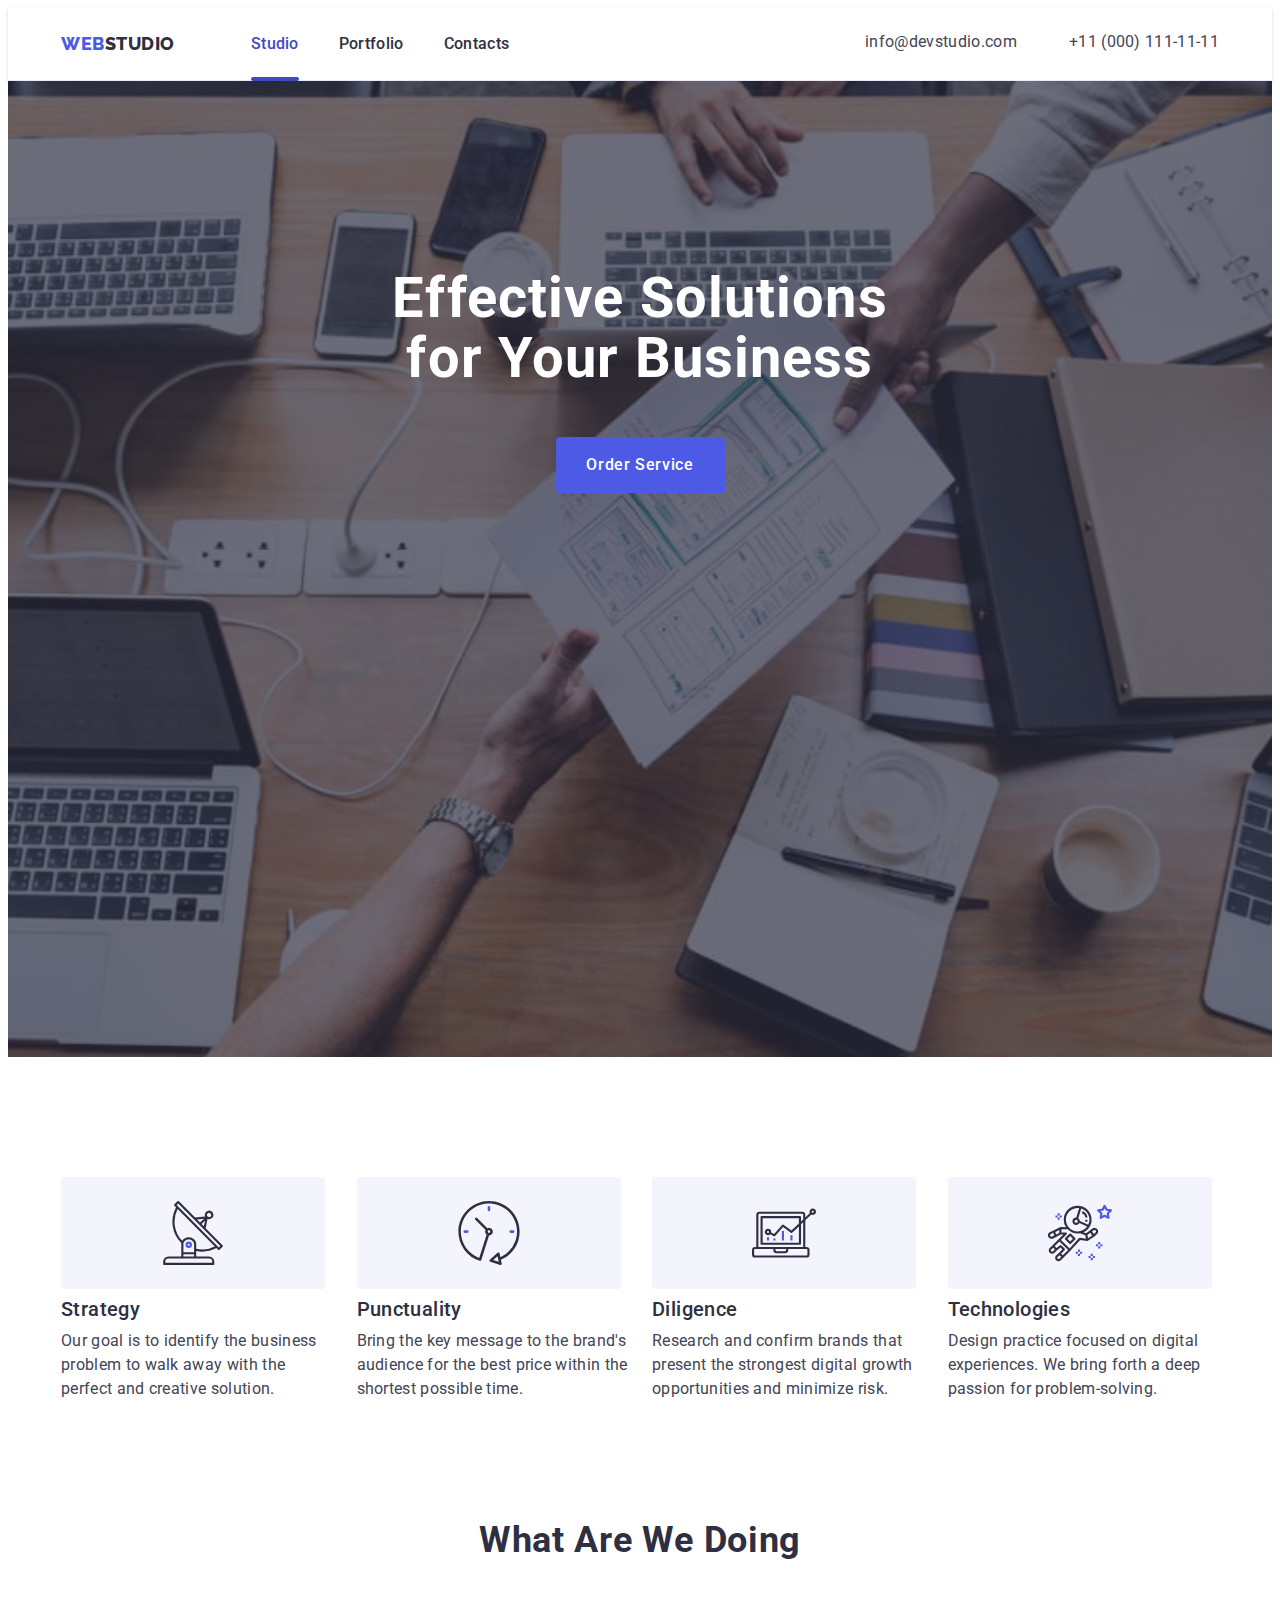
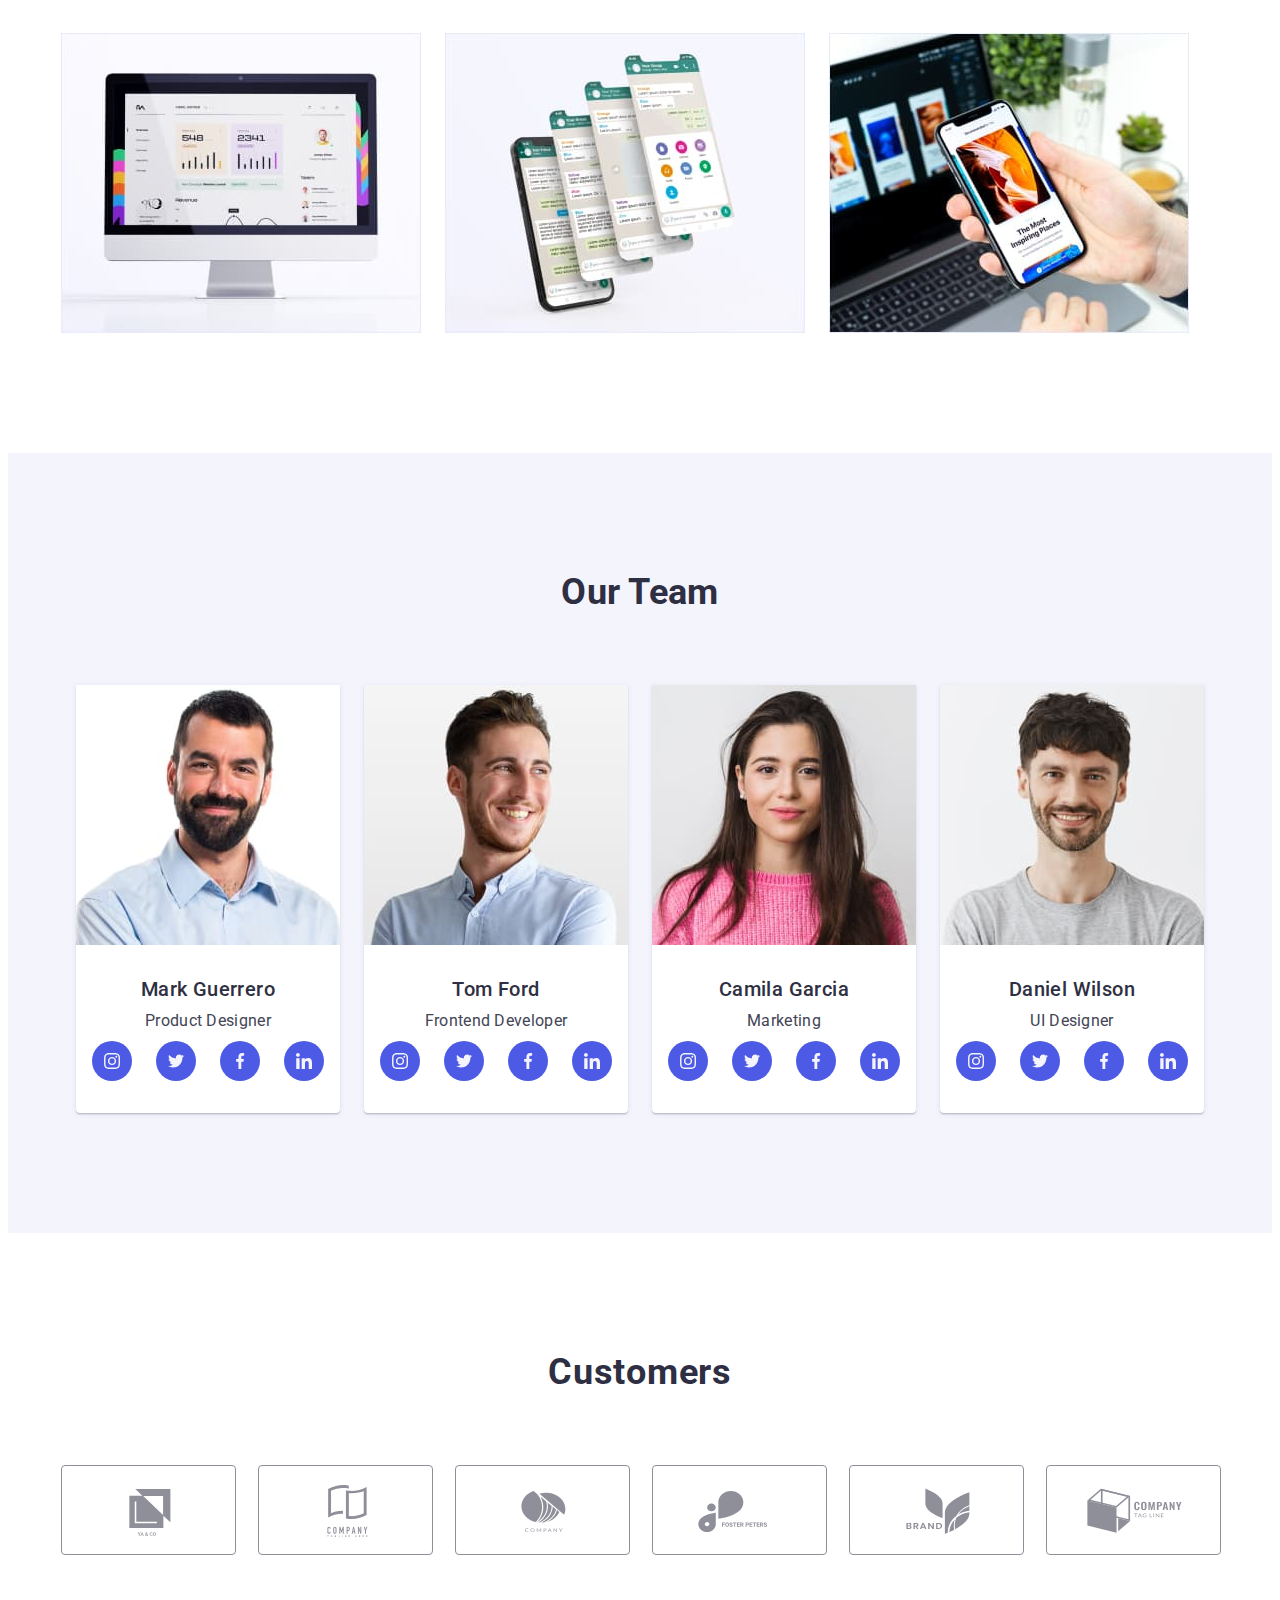
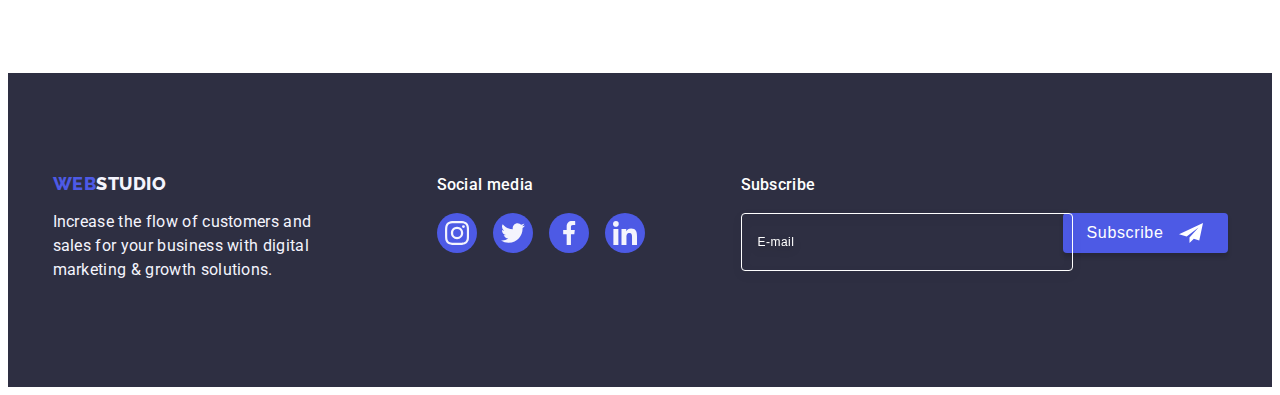
==== index.html @ 534260bc "Initial commit" ====
<!DOCTYPE html>
<html lang="en">
  <head>
    <meta charset="UTF-8" />
    <meta http-equiv="X-UA-Compatible" content="IE=edge" />
    <meta name="viewport" content="width=device-width, initial-scale=1.0" />
    <link rel="preconnect" href="https://fonts.googleapis.com" />
    <link rel="preconnect" href="https://fonts.gstatic.com" crossorigin />
    <link
      href="https://fonts.googleapis.com/css2?family=Raleway:wght@800&family=Roboto:wght@400;500;700;900&display=swap"
      rel="stylesheet"
    />
    <link
      rel="stylesheet"
      href="https://cdnjs.cloudflare.com/ajax/libs/modern-normalize/1.1.0/modern-normalize.min.css"
      integrity="sha512-wpPYUAdjBVSE4KJnH1VR1HeZfpl1ub8YT/NKx4PuQ5NmX2tKuGu6U/JRp5y+Y8XG2tV+wKQpNHVUX03MfMFn9Q=="
      crossorigin="anonymous"
      referrerpolicy="no-referrer"
    />
    <link rel="stylesheet" href="./css/styles.css" />
    <title>Document</title>
  </head>
  <body>
    <!-- Header -->

    <header class="page-header">
      <div class="container">
        <nav class="site-nav">
          <a href="./index.html" class="logo link"
            >Web<span class="logo-wtf">Studio</span></a
          >
          <button
            class="menu-toggle js-open-menu"
            aria-expanded="false"
            aria-controls="mobile-menu"
          >
            <svg width="24" height="24">
              <use href="./images/icons.svg#icon-menu"></use>
            </svg>
          </button>
          <ul class="list navigation">
            <li class="item">
              <a href="./index.html" class="link current">Studio</a>
            </li>
            <li class="item">
              <a href="./portfolio.html" class="link">Portfolio</a>
            </li>
            <li class="item">
              <a href="" class="link">Contacts</a>
            </li>
          </ul>
        </nav>
        <address class="info">
          <ul class="list">
            <li class="item">
              <a href="mailto:info@devstudio.com" class="link"
                >info@devstudio.com</a
              >
            </li>
            <li class="item">
              <a href="tel:+110001111111" class="link">+11 (000) 111-11-11</a>
            </li>
          </ul>
        </address>
      </div>

      <!-- Mobile menu -->

      <div class="menu-container js-menu-container" id="mobile-menu">
        <div class="container">
          <button class="menu-toggle-close js-close-menu">
            <svg width="8" height="8">
              <use href="./images/icons.svg#icon-close"></use>
            </svg>
          </button>
          <nav class="mobile-nav">
            <ul class="mobile-menu">
              <li class="item"><a href="" class="link">Studio</a></li>
              <li class="item">
                <a href="./portfolio.html" class="link">Portfolio</a>
              </li>
              <li class="item"><a href="" class="link">Contacts</a></li>
            </ul>
          </nav>
          <div class="bu">
            <adress class="mobile-info">
              <ul class="mobile-menu">
                <li class="item">
                  <a href="tel:+110001111111" class="link"
                    >+11 (000) 111-11-11</a
                  >
                </li>
                <li class="item">
                  <a href="mailto:info@devstudio.com" class="link"
                    >info@devstudio.com</a
                  >
                </li>
              </ul>
            </adress>
            <ul class="list-social">
              <li class="item">
                <a class="link" href="" aria-label="Instagram">
                  <svg class="icon" width="24" height="24">
                    <use href="./images/icons.svg#icon-instagram"></use>
                  </svg>
                </a>
              </li>
              <li class="item">
                <a class="link" href="" aria-label="Twitter">
                  <svg class="icon" width="24" height="24">
                    <use href="./images/icons.svg#icon-twitter"></use>
                  </svg>
                </a>
              </li>
              <li class="item">
                <a class="link" href="" aria-label="Facebook">
                  <svg class="icon" width="24" height="24">
                    <use href="./images/icons.svg#icon-facebook"></use>
                  </svg>
                </a>
              </li>
              <li class="item">
                <a class="link" href="" aria-label="Linkedin">
                  <svg class="icon" width="24" height="24">
                    <use href="./images/icons.svg#icon-linkedin"></use>
                  </svg>
                </a>
              </li>
            </ul>
          </div>
        </div>
      </div>
    </header>
    <main>
      <!-- Hero section 1-->

      <section class="hero">
        <div class="container">
          <h1 class="hero-title">Effective Solutions for Your Business</h1>
          <button data-modal-open type="button" class="hero-btn">
            Order Service
          </button>
        </div>
      </section>

      <!-- Advantages section 2 -->

      <section class="section advant">
        <div class="container no-padding">
          <h2 class="section-title" hidden>Our advantages</h2>
          <ul class="list">
            <li class="item">
              <div class="thumb">
                <svg class="icon" width="64" height="64">
                  <use href="./images/icons.svg#icon-antenna"></use>
                </svg>
              </div>
              <h3 class="title">Strategy</h3>
              <p class="text">
                Our goal is to identify the business problem to walk away with
                the perfect and creative solution.
              </p>
            </li>
            <li class="item">
              <div class="thumb">
                <svg class="icon" width="64" height="64">
                  <use href="./images/icons.svg#icon-clock"></use>
                </svg>
              </div>
              <h3 class="title">Punctuality</h3>
              <p class="text">
                Bring the key message to the brand's audience for the best price
                within the shortest possible time.
              </p>
            </li>
            <li class="item">
              <div class="thumb">
                <svg class="icon" width="64" height="64">
                  <use href="./images/icons.svg#icon-diagram"></use>
                </svg>
              </div>
              <h3 class="title">Diligence</h3>
              <p class="text">
                Research and confirm brands that present the strongest digital
                growth opportunities and minimize risk.
              </p>
            </li>
            <li class="item">
              <div class="thumb">
                <svg class="icon" width="64" height="64">
                  <use href="./images/icons.svg#icon-astronaut"></use>
                </svg>
              </div>
              <h3 class="title">Technologies</h3>
              <p class="text">
                Design practice focused on digital experiences. We bring forth a
                deep passion for problem-solving.
              </p>
            </li>
          </ul>
        </div>
      </section>

      <!-- Projects section 3-->

      <section class="section project">
        <div class="container no-padding">
          <h2 class="section-title">What are we doing</h2>
          <ul class="list">
            <li class="item">
              <img
                class="image"
                srcset="./images/img1.jpg 1x, ./images/img1@2x.jpg 2x"
                src="./images/img1.jpg"
                alt="img 1"
                width="360"
              />
            </li>
            <li class="item">
              <img
                class="image"
                srcset="./images/img2.jpg 1x, ./images/img2@2x.jpg 2x"
                src="./images/img2.jpg"
                alt="img 2"
                width="360"
              />
            </li>
            <li class="item">
              <img
                class="image"
                srcset="./images/img3.jpg 1x, ./images/img3@2x.jpg 2x"
                src="./images/img3.jpg"
                alt="img 3"
                width="360"
              />
            </li>
          </ul>
        </div>
      </section>

      <!-- Team section 4-->

      <section class="section team">
        <div class="container no-padding">
          <h2 class="section-title">Our Team</h2>
          <ul class="list">
            <li class="item">
              <img
                class="image"
                srcset="./images/fotoMG.jpg 1x, ./images/fotoMG@2x.jpg 2x"
                src="./images/fotoMG.jpg"
                alt="foto Mark Guerrero"
                width="264"
              />
              <div class="subtitle">
                <h3 class="title">Mark Guerrero</h3>
                <p class="text">Product Designer</p>
                <ul class="list-social">
                  <li class="item">
                    <a class="link" href="" aria-label="Instagram">
                      <svg class="icon" width="16" height="16">
                        <use href="./images/icons.svg#icon-instagram"></use>
                      </svg>
                    </a>
                  </li>
                  <li class="item">
                    <a class="link" href="" aria-label="Twitter">
                      <svg class="icon" width="16" height="16">
                        <use href="./images/icons.svg#icon-twitter"></use>
                      </svg>
                    </a>
                  </li>
                  <li class="item">
                    <a class="link" href="" aria-label="Facebook">
                      <svg class="icon" width="16" height="16">
                        <use href="./images/icons.svg#icon-facebook"></use>
                      </svg>
                    </a>
                  </li>
                  <li class="item">
                    <a class="link" href="" aria-label="Linkedin">
                      <svg class="icon" width="16" height="16">
                        <use href="./images/icons.svg#icon-linkedin"></use>
                      </svg>
                    </a>
                  </li>
                </ul>
              </div>
            </li>
            <li class="item">
              <img
                class="image"
                srcset="./images/fotoTF.jpg 1x, ./images/fotoTF@2x.jpg 2x"
                src="./images/fotoTF.jpg"
                alt="foto Tom Ford"
                width="264"
              />
              <div class="subtitle">
                <h3 class="title">Tom Ford</h3>
                <p class="text">Frontend Developer</p>
                <ul class="list-social">
                  <li class="item">
                    <a class="link" href="" aria-label="Instagram">
                      <svg class="icon" width="16" height="16">
                        <use href="./images/icons.svg#icon-instagram"></use>
                      </svg>
                    </a>
                  </li>
                  <li class="item">
                    <a class="link" href="" aria-label="Twitter">
                      <svg class="icon" width="16" height="16">
                        <use href="./images/icons.svg#icon-twitter"></use>
                      </svg>
                    </a>
                  </li>
                  <li class="item">
                    <a class="link" href="" aria-label="Facebook">
                      <svg class="icon" width="16" height="16">
                        <use href="./images/icons.svg#icon-facebook"></use>
                      </svg>
                    </a>
                  </li>
                  <li class="item">
                    <a class="link" href="" aria-label="Linkedin">
                      <svg class="icon" width="16" height="16">
                        <use href="./images/icons.svg#icon-linkedin"></use>
                      </svg>
                    </a>
                  </li>
                </ul>
              </div>
            </li>
            <li class="item">
              <img
                class="image"
                srcset="./images/fotoCG.jpg 1x, ./images/fotoCG@2x.jpg 2x"
                src="./images/fotoCG.jpg"
                alt="foto Camila Garcia"
                width="264"
              />
              <div class="subtitle">
                <h3 class="title">Camila Garcia</h3>
                <p class="text">Marketing</p>
                <ul class="list-social">
                  <li class="item">
                    <a class="link" href="" aria-label="Instagram">
                      <svg class="icon" width="16" height="16">
                        <use href="./images/icons.svg#icon-instagram"></use>
                      </svg>
                    </a>
                  </li>
                  <li class="item">
                    <a class="link" href="" aria-label="Twitter">
                      <svg class="icon" width="16" height="16">
                        <use href="./images/icons.svg#icon-twitter"></use>
                      </svg>
                    </a>
                  </li>
                  <li class="item">
                    <a class="link" href="" aria-label="Facebook">
                      <svg class="icon" width="16" height="16">
                        <use href="./images/icons.svg#icon-facebook"></use>
                      </svg>
                    </a>
                  </li>
                  <li class="item">
                    <a class="link" href="" aria-label="Linkedin">
                      <svg class="icon" width="16" height="16">
                        <use href="./images/icons.svg#icon-linkedin"></use>
                      </svg>
                    </a>
                  </li>
                </ul>
              </div>
            </li>
            <li class="item">
              <img
                class="image"
                srcset="./images/fotoDW.jpg 1x, ./images/fotoDW@2x.jpg 2x"
                src="./images/fotoDW.jpg"
                alt="foto Daniel Wilson"
                width="264"
              />
              <div class="subtitle">
                <h3 class="title">Daniel Wilson</h3>
                <p class="text">UI Designer</p>
                <ul class="list-social">
                  <li class="item">
                    <a class="link" href="" aria-label="Instagram">
                      <svg class="icon" width="16" height="16">
                        <use href="./images/icons.svg#icon-instagram"></use>
                      </svg>
                    </a>
                  </li>
                  <li class="item">
                    <a class="link" href="" aria-label="Twitter">
                      <svg class="icon" width="16" height="16">
                        <use href="./images/icons.svg#icon-twitter"></use>
                      </svg>
                    </a>
                  </li>
                  <li class="item">
                    <a class="link" href="" aria-label="Facebook">
                      <svg class="icon" width="16" height="16">
                        <use href="./images/icons.svg#icon-facebook"></use>
                      </svg>
                    </a>
                  </li>
                  <li class="item">
                    <a class="link" href="" aria-label="Linkedin">
                      <svg class="icon" width="16" height="16">
                        <use href="./images/icons.svg#icon-linkedin"></use>
                      </svg>
                    </a>
                  </li>
                </ul>
              </div>
            </li>
          </ul>
        </div>
      </section>

      <!-- Customers section 5 -->

      <section class="section customers">
        <div class="container">
          <h2 class="title">Customers</h2>
          <ul class="list">
            <li class="item">
              <a class="link" href="">
                <svg class="icon" width="104" height="56">
                  <use href="./images/icons.svg#icon-client1"></use>
                </svg>
              </a>
            </li>
            <li class="item">
              <a class="link" href="">
                <svg class="icon" width="104" height="56">
                  <use href="./images/icons.svg#icon-client2"></use>
                </svg>
              </a>
            </li>
            <li class="item">
              <a class="link" href="">
                <svg class="icon" width="104" height="56">
                  <use href="./images/icons.svg#icon-client3"></use>
                </svg>
              </a>
            </li>
            <li class="item">
              <a class="link" href="">
                <svg class="icon" width="104" height="56">
                  <use href="./images/icons.svg#icon-client4"></use>
                </svg>
              </a>
            </li>
            <li class="item">
              <a class="link" href="">
                <svg class="icon" width="104" height="56">
                  <use href="./images/icons.svg#icon-client5"></use>
                </svg>
              </a>
            </li>
            <li class="item">
              <a class="link" href="">
                <svg class="icon" width="104" height="56">
                  <use href="./images/icons.svg#icon-client6"></use>
                </svg>
              </a>
            </li>
          </ul>
        </div>
      </section>
    </main>
    <!-- Footer -->

    <footer class="footer">
      <div class="container">
        <div class="footer-logo">
          <a href="./index.html" class="logo link"
            >Web<span class="logo-wtf">Studio</span></a
          >
          <p class="text">
            Increase the flow of customers and sales for your business with
            digital marketing & growth solutions.
          </p>
        </div>
        <div class="footer-social">
          <p class="title">Social media</p>
          <ul class="list-social">
            <li class="item">
              <a class="link" href="" aria-label="Instagram">
                <svg class="icon" width="24" height="24">
                  <use href="./images/icons.svg#icon-instagram"></use>
                </svg>
              </a>
            </li>
            <li class="item">
              <a class="link" href="" aria-label="Twitter">
                <svg class="icon" width="24" height="24">
                  <use href="./images/icons.svg#icon-twitter"></use>
                </svg>
              </a>
            </li>
            <li class="item">
              <a class="link" href="" aria-label="Facebook">
                <svg class="icon" width="24" height="24">
                  <use href="./images/icons.svg#icon-facebook"></use>
                </svg>
              </a>
            </li>
            <li class="item">
              <a class="link" href="" aria-label="Linkedin">
                <svg class="icon" width="24" height="24">
                  <use href="./images/icons.svg#icon-linkedin"></use>
                </svg>
              </a>
            </li>
          </ul>
        </div>
        <div class="subscribe">
          <p class="text">Subscribe</p>
          <form class="form">
            <label class="label">
              <input
                type="email"
                class="mail"
                name="mail"
                placeholder="E-mail"
              /> </label
            ><button class="button" type="submit">
              Subscribe<svg class="icon" width="24" height="24">
                <use href="./images/icons.svg#icon-frame"></use>
              </svg>
            </button>
          </form>
        </div>
      </div>
    </footer>
    <!-- Modal -->
    <div data-modal class="backdrop is-hidden">
      <div class="modal">
        <button data-modal-close type="button" class="button-close">
          <svg class="icon" width="8" height="8">
            <use href="./images/icons.svg#icon-close"></use>
          </svg>
        </button>
        <p class="title">Leave your contacts and we will call you back</p>
        <form class="form" autocomplete="off">
          <div class="form-field">
            <label class="form-label" for="user-name">Name</label>
            <div class="form-input">
              <input
                class="input"
                type="text"
                name="user-name"
                id="user-name"
              /><svg class="form-icon" width="18" height="24">
                <use href="./images/icons.svg#icon-person"></use>
              </svg>
            </div>
          </div>
          <div class="form-field">
            <label class="form-label" for="user-phone">Phone</label>
            <div class="form-input">
              <input class="input" type="tel" name="phone" id="user-phone" />
              <svg class="form-icon" width="18" height="24">
                <use href="./images/icons.svg#icon-phone"></use>
              </svg>
            </div>
          </div>
          <div class="form-field">
            <label class="form-label" for="user-mail">Email</label>
            <div class="form-input">
              <input class="input" type="email" name="mail" id="user-mail" />
              <svg class="form-icon" width="18" height="24">
                <use href="./images/icons.svg#icon-email"></use>
              </svg>
            </div>
          </div>
          <div class="form-field comment">
            <label class="form-label" for="user-comment">Comment</label
            ><textarea
              class="input textarea"
              name="user-comment"
              rows="8"
              id="user-comment"
              placeholder="Text input"
            ></textarea>
          </div>
          <div class="accept">
            <input
              class="checkbox visually-hidden"
              id="user-privacy"
              type="checkbox"
              name="user-privacy"
              value="true"
            />
            <label class="label" for="user-privacy"
              ><span class="icon">
                <svg width="10" height="8">
                  <use href="./images/icons.svg#icon-property"></use>
                </svg>
              </span>
              I accept the terms and conditions of the
              <a class="link" href="">Privacy Policy</a>
            </label>
          </div>
          <button class="submit" type="submit">Send</button>
        </form>
      </div>
    </div>
    <script src="./js/modal.js"></script>
    <script defer src="js/mobile-menu.js"></script>
  </body>
</html>
---- css/styles.css ----
/* Main colors */
:root {
    --primary-text-color: #434455;
    --title-text-color: #2E2F42;
    --links-text-color: #4D5AE5;
    --links-hover-color: #404BBF;
    --primary-white-color: #ffffff;
    --text-footer-color: #F4F4FD;
    --border-color: #e7e9fc;
    --links-hover-color-footer: #31D0AA;
    --time-function:cubic-bezier(0.4, 0, 0.2, 1);
}

/* Utilites */
body {
    background-color: var(--primary-white-color);
    color: var(--primary-text-color);

    font-family: Roboto, sans-serif;
    letter-spacing: 0.02em;
}

h1,
h2,
h3 {
    color: var(--title-text-color);
    margin-top: 0px;
    margin-bottom: 0px;
}

p {
    margin-top: 0px;
    margin-bottom: 0px;
}

.list {
    list-style-type: none;
    margin-top: 0px;
    margin-bottom: 0px;
    padding: 0px;
}

.link {
    text-decoration: none;
}

.container {
    margin-left: auto;
    margin-right: auto;
    padding-top: 0;
    padding-right: 15px;
    padding-bottom: 0;
    padding-left: 15px;
    /* outline: 1px solid tomato; */
}

@media screen and (min-width:428px) {
   .container {
        width:428px;
   } 
}

@media screen and (min-width:768px) {
    .container {
        width: 768px;
    }
}

@media screen and (min-width:1158px) {
    .container {
        width: 1158px;
    }
}
/* Header */
.page-header{
    border-bottom: 1px solid #E7E9FC;
    box-shadow: 0px 2px 1px rgba(46, 47, 66, 0.08), 
                0px 1px 1px rgba(46, 47, 66, 0.16), 
                0px 1px 6px rgba(46, 47, 66, 0.08);
}

.page-header .container{
    display: flex;
}

.page-header .list {
    display: flex;
} 

.site-nav {
    display: flex;
    align-items: center;
    /* justify-content: space-between; */
}

.logo {
    font-family: 'Raleway', sans-serif;
    font-weight: 800;
    font-size: 18px;
    line-height: 1.17;
    text-transform: uppercase;
    letter-spacing: 0.03em;
    text-decoration: none;
    color: var(--links-text-color);
}

.logo-wtf {
    color: var(--title-text-color);
}

.menu-toggle {
    min-height: 40px;
    min-width: 40px;
    display: inline-flex;
    align-items: center;
    justify-content: center;
    margin: 0;
    padding: 0;
    background-color: transparent;
    cursor: pointer;
    border: none;
    border-radius: 50%;
    outline: none;
}

@media (min-width: 768px) {
    .menu-toggle {
        display: none;
    }
}

.menu-container {
    position: fixed;
    top: 0;
    left: 0;
    width: 100vw;
    height: 100vh;
    
    background-color: var(--primary-white-color);
    z-index: 999;
    transform: translateY(-100%); 
    transition: transform 250ms var(--time-function);
    overflow-y: scroll;
}

.menu-container.is-open {
    transform: translateY(0);
}

.menu-container .container {
    position: relative;
    padding-top: 80px;
    padding-left: 40px;
    display: inline-flex;
    flex-direction: column;
    justify-content: space-between;
    height: 100%;
}


.menu-container .menu-toggle-close {
    position: absolute;
    top: 24px;
    right: 24px;
    
    padding: 0;
    width: 24px;
    height: 24px;
    border-radius: 50%;
    display: flex;
    align-items: center;
    justify-content: center;
    
    background-color: transparent;
    
    cursor: pointer;
    
    border: 1px solid rgba(0, 0, 0, 0.1);
    
    transition: background-color 250ms var(--time-function),
                border 250ms var(--time-function)
}

.menu-container .menu-toggle-close {
    fill: currentColor;
    transition: fill 250ms cubic-bezier(0.4, 0, 0.2, 1);
}

.menu-container .menu-toggle-close:hover,
.menu-container .menu-toggle-close:focus {
    color: var(--primary-white-color);
    background-color: var(--links-hover-color);
    border: none;
}

.mobile-menu {
    padding: 0;
    margin: 0;
    list-style: none;
}

.mobile-menu .link {
    display: block;
    color: var(--title-text-color);
    text-decoration: none;


}


.mobile-nav .link {
    font-family: 'Roboto', sans-serif;  
    font-weight: 700;
    font-size: 36px;
    line-height: 1.11;
    letter-spacing: 0.02em;

    transition: color 250ms var(--time-function);
}

.mobile-nav .link:hover {
    color:var(--links-hover-color)
}

.mobile-nav .item:not(:last-child) {
    margin-bottom: 40px;
}

.mobile-info .link {
    font-family: 'Roboto';
    font-style: normal;
    font-weight: 500;
    font-size: 20px;
    line-height: 1.2;
    letter-spacing: 0.02em;
    color: var(--primary-text-color);
    transition: color 250ms var(--time-function);
    
    
}

.mobile-info .link[href*="tel"] {
    color: var(--links-hover-color);
    font-weight: 700;
    font-size: 36px;
    line-height: 1.11;
}

.mobile-info .item:not(:last-child) {
    margin-bottom: 40px;
}



.mobile-info .mobile-menu {
    padding-bottom: 48px;
}

.list-social {
    display: flex;
    padding: 0;
    margin: 0;
    /* outline: 1px solid black; */
    list-style: none;
    gap: 54px;
    margin-top: auto;
}

.menu-container .list-social {
    margin-bottom: 40px;
}

.list-social .item {
    box-shadow: none;
    margin: 0;

}

.list-social .link {
    display: flex;
    align-items: center;
    justify-content: center;
    /* padding: 12px; */
    border: none;
    width: 40px;
    height: 40px;
    border-radius: 50%;
    background-color: var(--links-text-color);

    transition: background-color 250ms var(--time-function);

}

.list-social .icon {
    fill: var(--text-footer-color)
}


.list-social .link:hover,
.list-social .link:focus {
    background-color: var(--links-hover-color);
}

@media screen and (max-width:767px) {
    .list.navigation,
    .info {
        display: none
    }

    .site-nav {
        justify-content: space-between;
        width: 100%;
    }
}

.site-nav .link {
    display: block;
    padding-top: 24px;
    padding-bottom: 24px;

    position: relative;
    /* margin-right: 40px; */

    /* outline: 1px solid teal; */
}

.navigation .link::after{
    content: "";
    display:block;

    margin: 0;
    padding: 0;
    width: 100%;
    height: 4px;
    background-color: var(--links-hover-color);
    border-radius: 2px;

    position: absolute; 
    bottom: -1px;
    left:0;
    transform: scaleX(0);
    /* opacity: 0; */
    transition: transform 250ms var(--time-function);     
}

.item .link.current {
     color: var(--links-hover-color);
} 

.navigation .link.current::after {
    transform: scaleX(1);
}


.navigation .link:hover::after,
.navigation .link:focus::after  {
    transform: scaleX(1);
}

.page-header .logo {
    margin-right: 76px;
}

.list .link {
    color: var(--title-text-color);
    font-family: 'Roboto',sans-serif;
    font-weight: 500;
    font-size: 16px;
    line-height: 1.5;

    transition: color 250ms var(--time-function);

}

.site-nav .item:not(:last-child) {
    margin-right: 40px;
}

.list .link:hover,
.list .link:focus {
    color: var(--links-hover-color);
}


/* Adress */

.info {
    font-style: normal;
    margin-left: auto;
}

.info .list {
    display: inline-flex;
    flex-direction: column;
    gap: 12px;
    margin-top: 16px;
    margin-left: auto;
    margin-bottom: 16px;
}

.info .link {
    display: block;
    /* padding-top: 24px;
    padding-bottom: 24px; */
    transition: color 250ms var(--time-function);
    color: var(--primary-text-color);
    font-weight: 400;
    font-size: 12px;
    line-height: 1.17;
    
}

@media screen and (min-width:1158px) {
    .info .list {
        flex-direction: row;
        margin: 0;
        margin-left: auto;     
    }

    .info .link{
        font: inherit;
    }

    .info .item {
        padding-top: 24px;
        padding-bottom: 24px;
    }
   
    .info .item:not(:last-child) {
        margin-right: 40px;
    }
}



.info .link:hover,
.info .link:focus {
    color: var(--links-hover-color);
}


.list-social {
    display: flex;
    padding: 0;
    margin: 0;
    /* outline: 1px solid black; */
    list-style: none;
    gap: 54px;
}

.list-social .item {
    box-shadow: none;
    margin: 0;

}

.list-social .link {
    display: flex;
    align-items: center;
    justify-content: center;
    /* padding: 12px; */
    border: none;
    width: 40px;
    height: 40px;
    border-radius: 50%;
    background-color: var(--links-text-color);

    transition: background-color 250ms var(--time-function);

}

.list-social .icon {
    fill: var(--text-footer-color)
}


.list-social .link:hover,
.list-social .link:focus {
    background-color: var(--links-hover-color);
}
/* main */
/* Hero section 1*/
.hero {
    padding-top: 112px;
    padding-bottom: 112px;
    height: 432px;
    max-width: 1440px;
    margin-left: auto;
    margin-right: auto;

    background-color: var(--title-text-color);
    text-align: center;

    background-image: linear-gradient(rgba(46, 47, 66, 0.7), 
                                    rgba(46, 47, 66, 0.7)),
                            url('../images/people-office-mob.jpg');
    background-size: cover;
    background-repeat: no-repeat;
    background-position: center;
}


.hero-title {
    margin-top: 0px;
    margin-left: auto;
    margin-bottom: 48px;
    margin-right: auto;
    max-width: 496px;

    color: var(--primary-white-color);
    font-weight: 700;
    font-size: 36px;
    line-height: 1.11;
    letter-spacing: 0.02em;
    
}

@media screen and (min-width:768px) {
    .hero {
        height: 436px;
        background-image: linear-gradient(rgba(46, 47, 66, 0.7),
                rgba(46, 47, 66, 0.7)),
            url('../images/people-office-tab.jpg');
    }

    .hero-title {
        font-size: 56px;
        line-height: 1.07;
    }

}

@media screen and (min-width:1158px) {
    .hero {
        padding-top: 188px;
        padding-bottom: 188px;
        height: 600px;
        background-image: linear-gradient(rgba(46, 47, 66, 0.7),
                rgba(46, 47, 66, 0.7)),
            url('../images/people-office.jpg');
    }

}

@media screen and (min-device-pixel-ratio:2) and (max-width:767px),
screen and (min-resolution:192dpi) and (max-width:767px),
screen and (min-resolution:2dppx) and (max-width:767px) {
    .hero {
        background-image: linear-gradient(rgba(46, 47, 66, 0.7),
                rgba(46, 47, 66, 0.7)),
            url('../images/people-office-mob@2x.jpg')
    }
}

@media screen and (min-device-pixel-ratio:2) and (min-width:768px),
screen and (min-resolution:192dpi) and (min-width:768px),
screen and (min-resolution:2dppx) and (min-width:768px) {
    .hero {
        background-image: linear-gradient(rgba(46, 47, 66, 0.7),
                rgba(46, 47, 66, 0.7)),
            url('../images/people-office-tab@2x.jpg')
    }
}

@media screen and (min-device-pixel-ratio:2) and (min-width:1158px),
screen and (min-resolution:192dpi) and (min-width:1158px),
screen and (min-resolution:2dppx) and (min-width:1158px) {
    .hero {
        background-image: linear-gradient(rgba(46, 47, 66, 0.7),
                rgba(46, 47, 66, 0.7)),
            url('../images/people-office@2x.jpg')
    }
}


.hero-btn {
    display: block;
    margin-left: auto;
    margin-right: auto;
    /* padding: 16px 32px; */
    min-width: 169px;
    height: 56px;
    border-radius: 4px;
    border: none;
        
    background-color: var(--links-text-color);
    color: var(--primary-white-color);
    font-family: inherit;
    font-weight: 500;
    font-size: 16px;
    line-height: 1.5;
    letter-spacing: 0.04em;
    cursor: pointer;

    transition: background-color 250ms var(--time-function);

}

.hero-btn:hover,
.hero-btn:focus {
    background-color: var(--links-hover-color);
}

/* All Sections */
.section {
    padding-top: 96px;
    padding-left: 0px;
    padding-bottom: 96px;
    padding-right: 0px;
}

@media screen and (min-width:1158px) {
    .section {
        padding-top: 120px;
        padding-left: 0px;
        padding-bottom: 120px;
        padding-right: 0px;
    }
}

.section-title {
    font-weight: 700;
    font-size: 36px;
    line-height: 1.11;
    text-align: center;
    text-transform: capitalize;
}

.list .title {
    font-weight: 500;
    font-size: 20px;
    line-height: 1.2;
}

.list .text {
    /* font-weight: 400; */
    font-size: 16px;
    line-height: 1.5;
}

/* Advanteges section 2*/

.advant .title {
    margin-bottom: 8px;

    font-weight: 700;
    font-size: 36px;
    line-height: 1.11;
    text-align: center;
    letter-spacing: 0.02em; 
}

.advant .item:not(:last-child){
    margin-bottom: 72px;
}



@media screen and (min-width:768px) {
    .advant .list {
        display: flex;
        flex-wrap: wrap;
    }

    .advant .title {
        text-align: left;
    }

    .advant .item {
        width: calc((100% - 24px) / 2);
    }

    .advant .item:nth-child(2n-1) {
        margin-right: 24px;
    }
    
    .advant .item:nth-last-child(-n+2) {
        margin-bottom: 0;
    }
}

 @media screen and (min-width:1158px) {
    .advant .title {
        font-weight: 500;
        font-size: 20px;
        line-height: 1.2;
    }
    
    .advant .item {
        width: calc((100% - 72px) / 4);
    }

    .advant .item:not(:last-child) {
        margin: 0;
        margin-right: 24px;
    }
}

.advant .thumb {
    /* padding: 24px 100px; */
    margin-bottom: 8px;
    display: flex;
    align-items: center;
    justify-content: center;
    height: 112px;
    width: 264px;
    background-color: var(--text-footer-color);
    border-radius: 4px;
}

@media screen and (max-width:1157px) {
    .advant .thumb {
        display: none;
    }
}

/* Projectes section 3*/

@media screen and (max-width:1157px) {
    .section.project {
        display: none;
    }
}

.section.project {
    padding-top: 0;
}

.project .section-title {
    margin-bottom: 72px;

    letter-spacing: 0.02em;
}

.project .list {
    display: flex;
}

.project .item:not(:last-child) {
    margin-right: 24px;
}

.image {
    display: block;
}


/* Team */
.team {
    background-color: var(--text-footer-color);
    text-align: center;
}

.team .section-title {
    margin-bottom: 72px;
}


.team .item {
    /* padding-bottom: 32px; */
    display: inline-block;
    margin-bottom: 72px;
    border-radius: 0px 0px 4px 4px;

    background-color: var(--primary-white-color);

    box-shadow: 0px 1px 6px rgba(46, 47, 66, 0.08),
                0px 1px 1px rgba(46, 47, 66, 0.16),
                0px 2px 1px rgba(46, 47, 66, 0.08);
} 

.team .item:last-child {
    margin-bottom: 0;
}

@media screen and (min-width:768px) {
    .team .container {
        padding-left: 108px;
        padding-right: 108px;
    }
    .team .list {
        display: flex;
        flex-wrap: wrap;
        justify-content: center;
        gap: 24px;
    }

    .team .item {
        margin-bottom: 40px;
    }

    .team .item:nth-last-child(-n+2) {
        margin-bottom: 0;
    }
}

@media screen and (min-width:1158px) {
    .team .container {
        padding-left: 15px;
        padding-right: 15px;
    }
    .team .item {
        margin-bottom: 0px;
    }

}

.team .title {
    margin-bottom: 8px;
        
    text-align: center;
    letter-spacing: 0.02em;
}

.team .subtitle {
    padding-top: 32px;
    padding-bottom: 32px;
    /* padding-left: 16px;
    padding-right: 16px; */
}

.team .text {
    /* font-weight: 400; */
    text-align: center;
    margin-bottom: 8px;
}

.team .list-social {
    justify-content: center;
    gap: 24px;
}

.list-social .item {
    box-shadow: none;
    margin: 0;

}


/* Customers */
.customers .title {
    margin-bottom: 72px;
    font-weight: 700;
    font-size: 36px;
    line-height: 1.1;
    text-align: center;
    letter-spacing: 0.02em;
    text-transform: capitalize;
}

.customers .list{
    display:flex;
    flex-wrap: wrap;
    align-items: center;
    justify-content: center;
    margin-bottom: -48px;
    gap: 16px;;
}



.customers .item {
    height: 88px;
    width: calc((100% - 16px) / 2);
    /* width: calc((100% - 120px) / 6);    */
}

.customers .item {
    margin-bottom: 48px;
}


@media screen and (min-width:768px) {
    .customers .container {
        padding-left: 108px;
        padding-right: 108px;
    }
    
    .customers .list {
        gap: 24px;
    }

    .customers .item {
        
        width: calc((100% - 48px) / 3);
        /* width: calc((100% - 120px) / 6);    */
    }
           
}

@media screen and (min-width:1158px) {

    .customers .item {
       width: calc((100% - 120px) / 6);
    }

    .customers .container {
        padding-left: 15px;
        padding-right: 15px;
    }

}

.customers .link {
    display: flex;
    align-items: center;
    justify-content: center;
    height: 100%;
    width: 100%;
    border: 1px solid #8e8f99;
    border-radius: 4px;
    color:#8e8f99;
    transition: border-color 250ms var(--time-function),
                color 250ms var(--time-function);
}

.customers .icon {
    fill: currentColor;
}

.customers .link:hover,
.customers .link:focus {
    border-color: var(--links-hover-color);
}




/* Footer */
.footer {

    padding-top: 96px;
    padding-bottom: 96px;

    background-color: var(--title-text-color);
    color: var(--text-footer-color);
}




.footer .container{
    text-align: center;
}




.footer .logo {
    margin-bottom: 16px;

    display: inline-block;
}

.footer .logo-wtf {
    color: var(--text-footer-color);
}

.footer .text {
    width: 264px;
    /* font-weight: 400; */
    font-size: 16px;
    line-height: 1.5;
}

.footer-logo {
    display: inline-block;
    /* margin-right: 120px; */
    margin-bottom: 72px;
}

 .footer .list-social{
    justify-content: center;
    gap: 16px;
    

} 

.footer-social {
    /* margin-right: 80px; */
    margin-bottom: 72px;
}

.footer-social .title {
    color: var(--primary-white-color);
    font-weight: 500;
    font-size: 16px;
    line-height: 1.5;
    margin-bottom: 16px;
}

.footer-social .link {
    display: flex;
    align-items: center;
    justify-content: center;

    transition: background-color 250ms var(--time-function);
}

.footer-social .link:hover,
.footer-social .link:focus {
    background-color: var(--links-hover-color-footer);
}

.subscribe .text {
    display: inline-block;
    margin-bottom: 16px;
    font-weight: 500;
    color: var(--primary-white-color);

}


.subscribe .mail {
    padding: 8px 16px;
    height: 40px;
    min-width: 100%;
    margin-bottom: 16px;

    font-weight: 400;
    font-size: 12px;
    line-height: 1.5;
    letter-spacing: 0.04em;
    color: var(--primary-white-color);

    background: transparent;

    border: 1px solid var(--primary-white-color);
    filter: drop-shadow(0px 4px 4px rgba(0, 0, 0, 0.15));
    border-radius: 4px;
}

.subscribe .mail::placeholder {
    font-weight: 400;
    font-size: 12px;
    line-height: 1.5;
    letter-spacing: 0.04em;
    color: var(--primary-white-color);
}

.subscribe .button {
    display: inline-flex; 
    align-items: center;  
    justify-content: center;
    padding: 8px 24px;
    min-width: 165px;
    
    background: var(--links-text-color);
    
    font-weight: 500;
    font-size: 16px;
    line-height: 1.5;
    color: var(--primary-white-color);
    letter-spacing: 0.04em;

    box-shadow: 0px 4px 4px rgba(0, 0, 0, 0.15);
    border-radius: 4px;
    border: none;
    
    cursor: pointer;
}

.subscribe .icon {
    margin-left: 16px;
}

@media screen and (min-width:768px) {
    .footer .container {
        display: flex;
        flex-wrap: wrap;
        justify-content: flex-start;
        align-items: baseline;
        text-align: left;
        padding-left: 108px;
        padding-right: 108px;
    }

    .subscribe .form {
        display: flex;
        align-items: flex-start;
    }

    .footer-social {
        margin-left: 24px;
    }

    .subscribe .mail {
        width: 264px;
    }


    .subscribe .label {
        margin-right: 24px;
    }   

}

@media screen and (min-width:1158px) {
    .footer {
        padding-top: 100px;
        padding-bottom: 100px;
    }

    .footer .container {
        flex-wrap: nowrap;
        justify-content: center;
        padding-left: 15px;
        padding-right: 15px;

    }

    .footer-logo {
        margin: 0;
    }

    .footer-social {
        margin: 0;
        margin-left: 120px;
    }

    .footer .subscribe {
        margin-left: 96px;
    }
}

/* Portfolio */

.section.portfolio {
    padding-top: 96px;
    padding-bottom: 120px;
}

.portfolio .filter {
    display: flex;
    justify-content: center;
    margin-bottom: 72px;
}

.filter .item:not(:last-child) {
    margin-right: 24px;
}


.portfolio .btn {
    padding-top: 12px;
    padding-left: 24px;
    padding-bottom: 12px;
    padding-right: 24px;

    background-color: var(--text-footer-color);
    color: var(--links-text-color);
    font-family: inherit;
    font-weight: 500;
    font-size: 16px;
    line-height: 1.5;
    letter-spacing: 0.04em;
    border: 1px solid var(--border-color);
    border-radius: 4px;
    cursor: pointer;

    transition: background-color 250ms var(--time-function),
                color 250ms var(--time-function),
                border-color 250ms var(--time-function),
                box-shadow 250ms var(--time-function);
}

.portfolio .btn:hover,
.portfolio .btn:focus {
    background-color: var(--links-hover-color);
    color: var(--primary-white-color);
    border: 1px solid transparent;
    box-shadow: 0px 3px 1px rgba(0, 0, 0, 0.1), 
                0px 2px 1px rgba(0, 0, 0, 0.08), 
                0px 2px 2px rgba(0, 0, 0, 0.12);
}

.portfolio .type-work {
    display: flex;
    flex-wrap: wrap;
}

.type-work .item {
    margin-right: 24px;
    margin-bottom: 48px;
    width: 31.9%;
}

.type-work .item:nth-child(3n) {
    margin-right: 0px;
}

.type-work .item:nth-last-child(-n+3) {
    margin-bottom: 0;
}

.type-work .link {
    display: block;

    transition: box-shadow 250ms var(--time-function)
}

.type-work .link:hover,
.type-work .link:focus {
    box-shadow: 0px 1px 6px rgba(46, 47, 66, 0.08),
                0px 1px 1px rgba(46, 47, 66, 0.16),
                0px 2px 1px rgba(46, 47, 66, 0.08);
    box-shadow: 0px 1px 6px rgba(46, 47, 66, 0.08),
                0px 1px 1px rgba(46, 47, 66, 0.16),
                0px 2px 1px rgba(46, 47, 66, 0.08);
}

/* .portfolio .image {
    margin-bottom: 32px;
} */

.portfolio .subtitle {
    padding-top: 32px;
    padding-left: 16px;
    padding-bottom: 32px;
    padding-right: 16px;
    border: 1px solid var(--border-color);
    border-top:none;
}
.portfolio .title {
    margin-bottom: 8px;

    letter-spacing: 0.02em;
}

.portfolio .text {
    color: var(--primary-text-color);
}

.portfolio .thumb {
    position: relative;
    overflow: hidden;
}

.portfolio .text.overlay {
    position: absolute;
    top: 0;
    left: 0;
    width: 100%;
    height: 100%;

    padding-top: 40px;
    padding-bottom: 40px;
    padding-left: 32px;
    padding-right: 32px;

    background-color: var(--links-text-color);
    color: var(--text-footer-color);
    
    font-weight: 400;
    font-size: 16px;
    line-height: 1.5;
    letter-spacing: 0.02em;
    /* opacity: 0; */
    transform: translateY(100%);
    transition: transform 250ms var(--time-function);

}

.type-work .link:hover .text.overlay,
.type-work .link:focus .text.overlay {
    transform: translateY(0);
}


/* Modal */

.backdrop {
    position: fixed;
    top: 0;
    left: 0;
    width: 100%;
    height: 100%;
    background-color: rgba(46, 47, 66, 0.4);

    padding-top: 96px;
    padding-right: 18px;
    padding-left: 18px;

    transition: opacity 250ms var(--time-function),
                visibility 250ms var(--time-function);

    overflow-y: scroll;
}

.backdrop.is-hidden {
    opacity: 0;
    visibility: hidden;
    pointer-events: none;

}

.modal {
    /*  */
    position: relative;

    margin-right: auto;
    margin-left: auto;

    padding-top: 72px;
    padding-right: 24px;
    padding-left: 24px;
    padding-bottom: 24px;

    height: 586px;
    width: 396px; 

    display: block;
    background-color: #fcfcfc;
    box-shadow: 0px 1px 1px rgba(0, 0, 0, 0.14),
        0px 1px 3px rgba(0, 0, 0, 0.12),
        0px 2px 1px rgba(0, 0, 0, 0.2);
    border-radius: 4px;

    transition: transform 250ms var(--time-function);
}

@media screen and (min-width:768px) {
    .modal {
        position: absolute;
        top: 50%;
        left: 50%;
        transform: translate(-50%, -50%);

        width: 408px;
    }
    
}

.modal .button-close {
    position: absolute;
    top: 24px;
    right: 24px;

    padding: 0;
    width: 24px;
    height: 24px;
    border-radius: 50%;
    display: flex;
    align-items: center;
    justify-content: center;
    
    background-color: var(--border-color);

    cursor: pointer;

    border:1px solid rgba(0, 0, 0, 0.1);

    transition: background-color 250ms var(--time-function),
                border 250ms var(--time-function)
                /* color 250ms var(--time-function); */

}
.button-close .icon {
    fill:currentColor;
    transition: fill 250ms cubic-bezier(0.4, 0, 0.2, 1);
}

.modal .button-close:hover,
.modal .button-close:focus {
    color:var(--primary-white-color);
    background-color: var(--links-hover-color);
    border:none;
}

.modal .form {
    display: flex;
    flex-direction: column;
    font-weight: 400;
    font-size: 12px;
    line-height: 1.117;
    letter-spacing: 0.04em;
}
.form .form-field {
    display: flex;
    flex-direction: column;
    margin-bottom: 8px;
}
.form .form-field:last-child{
    margin-bottom: 16px;
}

.modal .title {
    margin-bottom: 16px;

    color: var(--title-text-color);
    font-weight: 500;
    font-size: 16px;
    line-height: 1.5;
    text-align: center;
    letter-spacing: 0.02em;


}

.form .form-label {
    color:#8E8F99;
    margin-bottom: 4px;
    
    font-weight: 400;
    font-size: 12px;
    line-height: 1.17;   
    letter-spacing: 0.04em;
}

.form .form-input::placeholder {
    color: rgba(46, 47, 66, 0.4);

}

.form .form-input {
    position: relative;
    display: flex;
}

.form-field.comment {
    margin-bottom: 16px;
}

.form-field .input{
    height: 40px;
    width: 100%;
    padding: 8px 16px 8px 38px;

    border: 1px solid rgba(46, 47, 66, 0.2);
    border-radius: 4px;
    background-color: transparent;
    outline: transparent;

    transition: border-color 250ms var(--time-function);
}

.form-field .input:focus {
    border-color: var(--links-text-color);
}

.form .form-icon {
    position: absolute;
    top: 50%;
    left: 16px;
    transform: translateY(-50%);

    fill:var(--title-text-color);
    transition: fill 250ms var(--time-function);
}

.form-field .input:focus+.form-icon {
    fill: var(--links-text-color);
}

.form .textarea {
    height: 120px;
    resize: none;
    padding-left: 16px;

    line-height: 1.17;
    letter-spacing: 0.04em;
    color: rgba(46, 47, 66, 0.4);

    transition: border-color 250ms var(--time-function);    
}

.form .accept {
    margin-bottom: 24px;
    color: #8E8F99;
}

.accept .label {
    /* display: flex;
    align-items: center; */

    font-size: 12px;
    line-height: 1.17;
    letter-spacing: 0.04em;

    color: #8E8F99;
    /* outline: 1px solid teal; */
}

.accept .icon {
    display: inline-flex;
    align-items: center;
    justify-content: center;

    margin-right: 8px;
    width: 16px;
    height: 16px;
    border: 1px solid var(--title-text-color);
    border-radius: 2px;

    fill:transparent;

}

.visually-hidden {
    -webkit-appearance: none;
        /* remove default appearance on Webkit-based browsers */
    -moz-appearance: none;
        /* remove default appearance on Mozilla-based browsers */
    appearance: none;
    /* remove default appearance on all other browsers */
}

.checkbox:checked + .label .icon {
    background-color: var(--links-hover-color);
    border: none;
    fill: var(--primary-white-color);
    border-color: var(--links-hover-color);

}

.accept .link {
    color: var(--links-text-color)
}

.modal .submit {
    display: block;
    justify-content: center;
    margin-left: auto;
    margin-right: auto;
    padding: 16px 32px;
    min-width: 169px;
    height: 56px;

    background: var(--links-text-color);

    font-family: "Roboto",sans-serif;
    font-weight: 500;
    font-size: 16px;
    line-height: 1.5;
    letter-spacing: 0.04em;
    color: var(--primary-white-color);
    box-shadow: 0px 4px 4px rgba(0, 0, 0, 0.15);
    border-radius: 4px;
    border:none;

    cursor: pointer;

    transition: background-color 250ms var(--time-function);

}

.modal .submit:hover,
.modal .submit:focus {
    background-color: var(--links-hover-color);
}
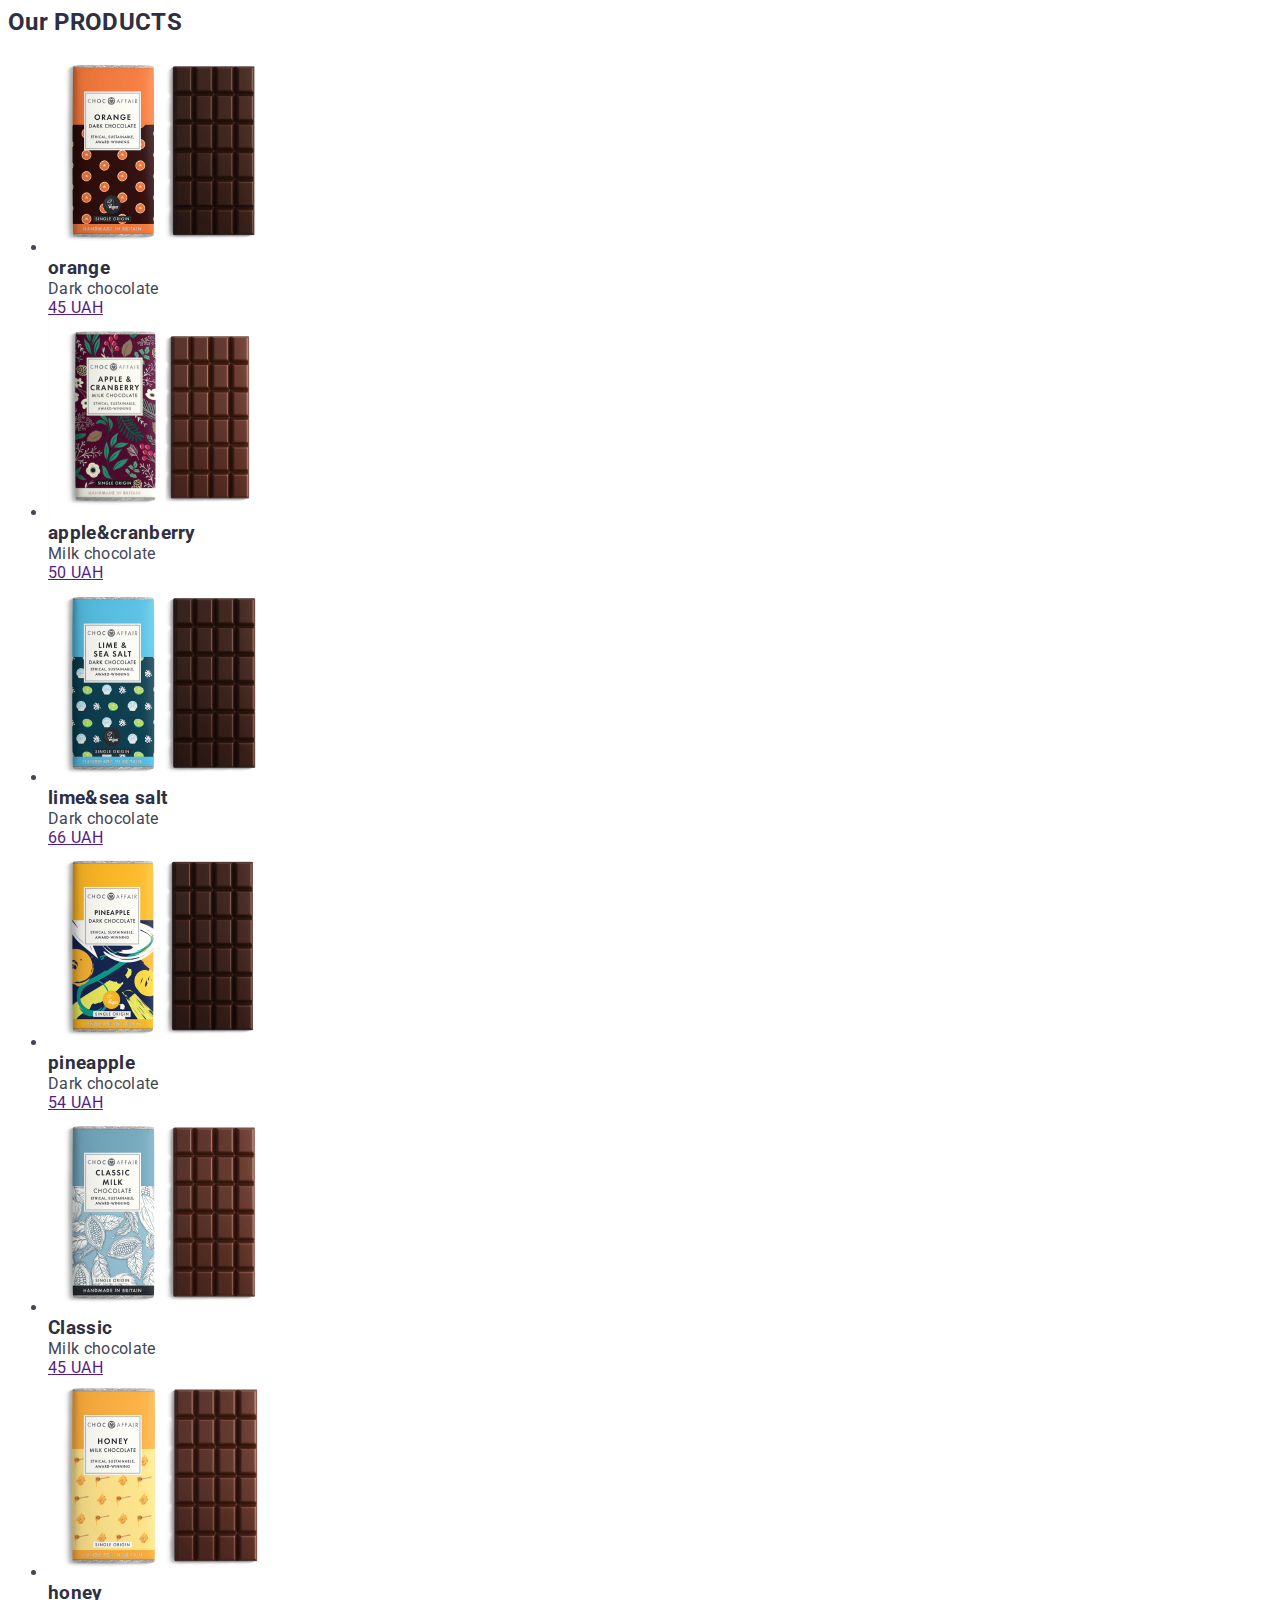
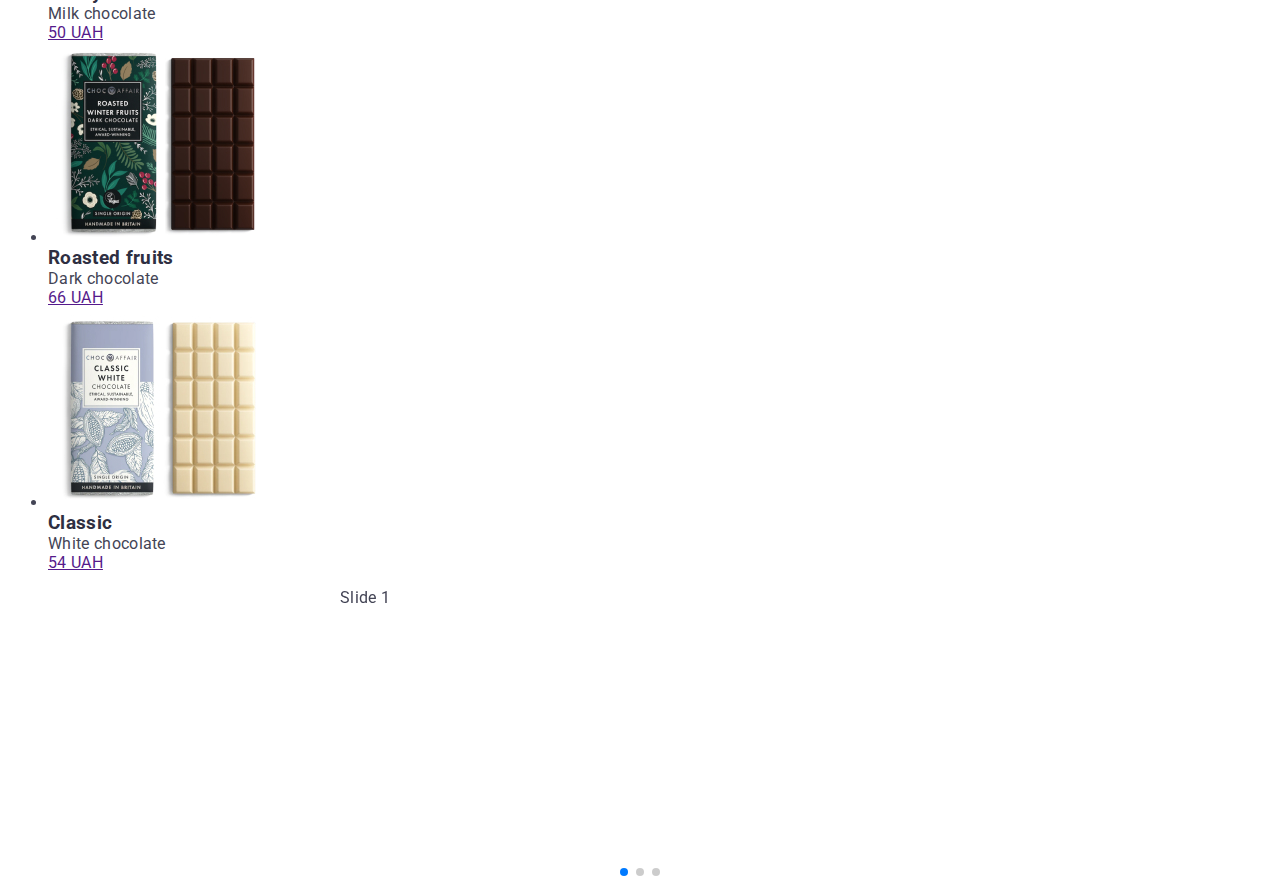
==== commit 8d50a379: "new-slider" ====
--- a/index.html
+++ b/index.html
@@ -17,600 +17,125 @@
       crossorigin="anonymous"
       referrerpolicy="no-referrer"
     />
+    <link
+      rel="stylesheet"
+      href="https://cdn.jsdelivr.net/npm/swiper@9/swiper-bundle.min.css"
+    />
     <link rel="stylesheet" href="./css/styles.css" />
-    <title>Document</title>
+    <title>slider</title>
   </head>
   <body>
-    <!-- Header -->
-
-    <header class="page-header">
-      <div class="container">
-        <nav class="site-nav">
-          <a href="./index.html" class="logo link"
-            >Web<span class="logo-wtf">Studio</span></a
-          >
-          <button
-            class="menu-toggle js-open-menu"
-            aria-expanded="false"
-            aria-controls="mobile-menu"
-          >
-            <svg width="24" height="24">
-              <use href="./images/icons.svg#icon-menu"></use>
-            </svg>
-          </button>
-          <ul class="list navigation">
-            <li class="item">
-              <a href="./index.html" class="link current">Studio</a>
-            </li>
-            <li class="item">
-              <a href="./portfolio.html" class="link">Portfolio</a>
-            </li>
-            <li class="item">
-              <a href="" class="link">Contacts</a>
-            </li>
-          </ul>
-        </nav>
-        <address class="info">
-          <ul class="list">
-            <li class="item">
-              <a href="mailto:info@devstudio.com" class="link"
-                >info@devstudio.com</a
-              >
-            </li>
-            <li class="item">
-              <a href="tel:+110001111111" class="link">+11 (000) 111-11-11</a>
-            </li>
-          </ul>
-        </address>
-      </div>
-
-      <!-- Mobile menu -->
-
-      <div class="menu-container js-menu-container" id="mobile-menu">
-        <div class="container">
-          <button class="menu-toggle-close js-close-menu">
-            <svg width="8" height="8">
-              <use href="./images/icons.svg#icon-close"></use>
-            </svg>
-          </button>
-          <nav class="mobile-nav">
-            <ul class="mobile-menu">
-              <li class="item"><a href="" class="link">Studio</a></li>
-              <li class="item">
-                <a href="./portfolio.html" class="link">Portfolio</a>
-              </li>
-              <li class="item"><a href="" class="link">Contacts</a></li>
-            </ul>
-          </nav>
-          <div class="bu">
-            <adress class="mobile-info">
-              <ul class="mobile-menu">
-                <li class="item">
-                  <a href="tel:+110001111111" class="link"
-                    >+11 (000) 111-11-11</a
-                  >
-                </li>
-                <li class="item">
-                  <a href="mailto:info@devstudio.com" class="link"
-                    >info@devstudio.com</a
-                  >
-                </li>
-              </ul>
-            </adress>
-            <ul class="list-social">
-              <li class="item">
-                <a class="link" href="" aria-label="Instagram">
-                  <svg class="icon" width="24" height="24">
-                    <use href="./images/icons.svg#icon-instagram"></use>
-                  </svg>
-                </a>
-              </li>
-              <li class="item">
-                <a class="link" href="" aria-label="Twitter">
-                  <svg class="icon" width="24" height="24">
-                    <use href="./images/icons.svg#icon-twitter"></use>
-                  </svg>
-                </a>
-              </li>
-              <li class="item">
-                <a class="link" href="" aria-label="Facebook">
-                  <svg class="icon" width="24" height="24">
-                    <use href="./images/icons.svg#icon-facebook"></use>
-                  </svg>
-                </a>
-              </li>
-              <li class="item">
-                <a class="link" href="" aria-label="Linkedin">
-                  <svg class="icon" width="24" height="24">
-                    <use href="./images/icons.svg#icon-linkedin"></use>
-                  </svg>
-                </a>
-              </li>
-            </ul>
+    <main>
+      <section class="our-products">
+        <h2 class="our-products-title">
+          Our <span class="our-products-title-part2">PRODUCTS</span>
+        </h2>
+        <ul class="our-products-list">
+          <li class="our-products-item">
+            <img
+              srcset="./images/image 1.jpg 1x, ./images/image 1@2x.jpg 2x"
+              src="./images/image 1.jpg"
+              alt="orange chocolate"
+              width="230"
+            />
+            <h3 class="our-products-item-title">orange</h3>
+            <p>Dark chocolate</p>
+            <a href="">45 UAH</a>
+          </li>
+          <li class="our-products-item">
+            <img
+              srcset="./images/image 2.jpg 1x, ./images/image 2@2x.jpg 2x"
+              src="./images/image 2.jpg"
+              alt="apple and cranberry chocolate"
+              width="230"
+            />
+            <h3 class="our-products-item-title">apple&cranberry</h3>
+            <p>Milk chocolate</p>
+            <a href="">50 UAH</a>
+          </li>
+          <li class="our-products-item">
+            <img
+              srcset="./images/image 3.jpg 1x, ./images/image 3@2x.jpg 2x"
+              src="./images/image 3.jpg"
+              alt="lime and sea salt chocolate"
+              width="230"
+            />
+            <h3 class="our-products-item-title">lime&sea salt</h3>
+            <p>Dark chocolate</p>
+            <a href="">66 UAH</a>
+          </li>
+          <li class="our-products-item">
+            <img
+              srcset="./images/image 4.jpg 1x, ./images/image 4@2x.jpg 2x"
+              src="./images/image 4.jpg"
+              alt="pineapple chocolate"
+              width="230"
+            />
+            <h3 class="our-products-item-title">pineapple</h3>
+            <p>Dark chocolate</p>
+            <a href="">54 UAH</a>
+          </li>
+          <li class="our-products-item">
+            <img
+              srcset="./images/image 5.jpg 1x, ./images/image 5@2x.jpg 2x"
+              src="./images/image 5.jpg"
+              alt="classic milk chocolate"
+              width="230"
+            />
+            <h3 class="our-products-item-title">Classic</h3>
+            <p>Milk chocolate</p>
+            <a href="">45 UAH</a>
+          </li>
+          <li class="our-products-item">
+            <img
+              srcset="./images/image 6.jpg 1x, ./images/image 6@2x.jpg 2x"
+              src="./images/image 6.jpg"
+              alt="honey milk chocolate"
+              width="230"
+            />
+            <h3 class="our-products-item-title">honey</h3>
+            <p>Milk chocolate</p>
+            <a href="">50 UAH</a>
+          </li>
+          <li class="our-products-item">
+            <img
+              srcset="./images/image 7.jpg 1x, ./images/image 7@2x.jpg 2x"
+              src="./images/image 7.jpg"
+              alt="roasted winter fruit chocolate"
+              width="230"
+            />
+            <h3 class="our-products-item-title">Roasted fruits</h3>
+            <p>Dark chocolate</p>
+            <a href="">66 UAH</a>
+          </li>
+          <li class="our-products-item">
+            <img
+              srcset="./images/image 8.jpg 1x, ./images/image 8@2x.jpg 2x"
+              src="./images/image 8.jpg"
+              alt="classic white chocolate"
+              width="230"
+            />
+            <h3 class="our-products-item-title">Classic</h3>
+            <p>White chocolate</p>
+            <a href="">54 UAH</a>
+          </li>
+        </ul>
+        <!-- Slider main container -->
+        <div class="swiper">
+          <!-- Additional required wrapper -->
+          <div class="swiper-wrapper">
+            <!-- Slides -->
+            <div class="swiper-slide">Slide 1</div>
+            <div class="swiper-slide">Slide 2</div>
+            <div class="swiper-slide">Slide 3</div>
+            ...
           </div>
-        </div>
-      </div>
-    </header>
-    <main>
-      <!-- Hero section 1-->
-
-      <section class="hero">
-        <div class="container">
-          <h1 class="hero-title">Effective Solutions for Your Business</h1>
-          <button data-modal-open type="button" class="hero-btn">
-            Order Service
-          </button>
-        </div>
-      </section>
-
-      <!-- Advantages section 2 -->
-
-      <section class="section advant">
-        <div class="container no-padding">
-          <h2 class="section-title" hidden>Our advantages</h2>
-          <ul class="list">
-            <li class="item">
-              <div class="thumb">
-                <svg class="icon" width="64" height="64">
-                  <use href="./images/icons.svg#icon-antenna"></use>
-                </svg>
-              </div>
-              <h3 class="title">Strategy</h3>
-              <p class="text">
-                Our goal is to identify the business problem to walk away with
-                the perfect and creative solution.
-              </p>
-            </li>
-            <li class="item">
-              <div class="thumb">
-                <svg class="icon" width="64" height="64">
-                  <use href="./images/icons.svg#icon-clock"></use>
-                </svg>
-              </div>
-              <h3 class="title">Punctuality</h3>
-              <p class="text">
-                Bring the key message to the brand's audience for the best price
-                within the shortest possible time.
-              </p>
-            </li>
-            <li class="item">
-              <div class="thumb">
-                <svg class="icon" width="64" height="64">
-                  <use href="./images/icons.svg#icon-diagram"></use>
-                </svg>
-              </div>
-              <h3 class="title">Diligence</h3>
-              <p class="text">
-                Research and confirm brands that present the strongest digital
-                growth opportunities and minimize risk.
-              </p>
-            </li>
-            <li class="item">
-              <div class="thumb">
-                <svg class="icon" width="64" height="64">
-                  <use href="./images/icons.svg#icon-astronaut"></use>
-                </svg>
-              </div>
-              <h3 class="title">Technologies</h3>
-              <p class="text">
-                Design practice focused on digital experiences. We bring forth a
-                deep passion for problem-solving.
-              </p>
-            </li>
-          </ul>
-        </div>
-      </section>
-
-      <!-- Projects section 3-->
-
-      <section class="section project">
-        <div class="container no-padding">
-          <h2 class="section-title">What are we doing</h2>
-          <ul class="list">
-            <li class="item">
-              <img
-                class="image"
-                srcset="./images/img1.jpg 1x, ./images/img1@2x.jpg 2x"
-                src="./images/img1.jpg"
-                alt="img 1"
-                width="360"
-              />
-            </li>
-            <li class="item">
-              <img
-                class="image"
-                srcset="./images/img2.jpg 1x, ./images/img2@2x.jpg 2x"
-                src="./images/img2.jpg"
-                alt="img 2"
-                width="360"
-              />
-            </li>
-            <li class="item">
-              <img
-                class="image"
-                srcset="./images/img3.jpg 1x, ./images/img3@2x.jpg 2x"
-                src="./images/img3.jpg"
-                alt="img 3"
-                width="360"
-              />
-            </li>
-          </ul>
-        </div>
-      </section>
-
-      <!-- Team section 4-->
-
-      <section class="section team">
-        <div class="container no-padding">
-          <h2 class="section-title">Our Team</h2>
-          <ul class="list">
-            <li class="item">
-              <img
-                class="image"
-                srcset="./images/fotoMG.jpg 1x, ./images/fotoMG@2x.jpg 2x"
-                src="./images/fotoMG.jpg"
-                alt="foto Mark Guerrero"
-                width="264"
-              />
-              <div class="subtitle">
-                <h3 class="title">Mark Guerrero</h3>
-                <p class="text">Product Designer</p>
-                <ul class="list-social">
-                  <li class="item">
-                    <a class="link" href="" aria-label="Instagram">
-                      <svg class="icon" width="16" height="16">
-                        <use href="./images/icons.svg#icon-instagram"></use>
-                      </svg>
-                    </a>
-                  </li>
-                  <li class="item">
-                    <a class="link" href="" aria-label="Twitter">
-                      <svg class="icon" width="16" height="16">
-                        <use href="./images/icons.svg#icon-twitter"></use>
-                      </svg>
-                    </a>
-                  </li>
-                  <li class="item">
-                    <a class="link" href="" aria-label="Facebook">
-                      <svg class="icon" width="16" height="16">
-                        <use href="./images/icons.svg#icon-facebook"></use>
-                      </svg>
-                    </a>
-                  </li>
-                  <li class="item">
-                    <a class="link" href="" aria-label="Linkedin">
-                      <svg class="icon" width="16" height="16">
-                        <use href="./images/icons.svg#icon-linkedin"></use>
-                      </svg>
-                    </a>
-                  </li>
-                </ul>
-              </div>
-            </li>
-            <li class="item">
-              <img
-                class="image"
-                srcset="./images/fotoTF.jpg 1x, ./images/fotoTF@2x.jpg 2x"
-                src="./images/fotoTF.jpg"
-                alt="foto Tom Ford"
-                width="264"
-              />
-              <div class="subtitle">
-                <h3 class="title">Tom Ford</h3>
-                <p class="text">Frontend Developer</p>
-                <ul class="list-social">
-                  <li class="item">
-                    <a class="link" href="" aria-label="Instagram">
-                      <svg class="icon" width="16" height="16">
-                        <use href="./images/icons.svg#icon-instagram"></use>
-                      </svg>
-                    </a>
-                  </li>
-                  <li class="item">
-                    <a class="link" href="" aria-label="Twitter">
-                      <svg class="icon" width="16" height="16">
-                        <use href="./images/icons.svg#icon-twitter"></use>
-                      </svg>
-                    </a>
-                  </li>
-                  <li class="item">
-                    <a class="link" href="" aria-label="Facebook">
-                      <svg class="icon" width="16" height="16">
-                        <use href="./images/icons.svg#icon-facebook"></use>
-                      </svg>
-                    </a>
-                  </li>
-                  <li class="item">
-                    <a class="link" href="" aria-label="Linkedin">
-                      <svg class="icon" width="16" height="16">
-                        <use href="./images/icons.svg#icon-linkedin"></use>
-                      </svg>
-                    </a>
-                  </li>
-                </ul>
-              </div>
-            </li>
-            <li class="item">
-              <img
-                class="image"
-                srcset="./images/fotoCG.jpg 1x, ./images/fotoCG@2x.jpg 2x"
-                src="./images/fotoCG.jpg"
-                alt="foto Camila Garcia"
-                width="264"
-              />
-              <div class="subtitle">
-                <h3 class="title">Camila Garcia</h3>
-                <p class="text">Marketing</p>
-                <ul class="list-social">
-                  <li class="item">
-                    <a class="link" href="" aria-label="Instagram">
-                      <svg class="icon" width="16" height="16">
-                        <use href="./images/icons.svg#icon-instagram"></use>
-                      </svg>
-                    </a>
-                  </li>
-                  <li class="item">
-                    <a class="link" href="" aria-label="Twitter">
-                      <svg class="icon" width="16" height="16">
-                        <use href="./images/icons.svg#icon-twitter"></use>
-                      </svg>
-                    </a>
-                  </li>
-                  <li class="item">
-                    <a class="link" href="" aria-label="Facebook">
-                      <svg class="icon" width="16" height="16">
-                        <use href="./images/icons.svg#icon-facebook"></use>
-                      </svg>
-                    </a>
-                  </li>
-                  <li class="item">
-                    <a class="link" href="" aria-label="Linkedin">
-                      <svg class="icon" width="16" height="16">
-                        <use href="./images/icons.svg#icon-linkedin"></use>
-                      </svg>
-                    </a>
-                  </li>
-                </ul>
-              </div>
-            </li>
-            <li class="item">
-              <img
-                class="image"
-                srcset="./images/fotoDW.jpg 1x, ./images/fotoDW@2x.jpg 2x"
-                src="./images/fotoDW.jpg"
-                alt="foto Daniel Wilson"
-                width="264"
-              />
-              <div class="subtitle">
-                <h3 class="title">Daniel Wilson</h3>
-                <p class="text">UI Designer</p>
-                <ul class="list-social">
-                  <li class="item">
-                    <a class="link" href="" aria-label="Instagram">
-                      <svg class="icon" width="16" height="16">
-                        <use href="./images/icons.svg#icon-instagram"></use>
-                      </svg>
-                    </a>
-                  </li>
-                  <li class="item">
-                    <a class="link" href="" aria-label="Twitter">
-                      <svg class="icon" width="16" height="16">
-                        <use href="./images/icons.svg#icon-twitter"></use>
-                      </svg>
-                    </a>
-                  </li>
-                  <li class="item">
-                    <a class="link" href="" aria-label="Facebook">
-                      <svg class="icon" width="16" height="16">
-                        <use href="./images/icons.svg#icon-facebook"></use>
-                      </svg>
-                    </a>
-                  </li>
-                  <li class="item">
-                    <a class="link" href="" aria-label="Linkedin">
-                      <svg class="icon" width="16" height="16">
-                        <use href="./images/icons.svg#icon-linkedin"></use>
-                      </svg>
-                    </a>
-                  </li>
-                </ul>
-              </div>
-            </li>
-          </ul>
-        </div>
-      </section>
-
-      <!-- Customers section 5 -->
-
-      <section class="section customers">
-        <div class="container">
-          <h2 class="title">Customers</h2>
-          <ul class="list">
-            <li class="item">
-              <a class="link" href="">
-                <svg class="icon" width="104" height="56">
-                  <use href="./images/icons.svg#icon-client1"></use>
-                </svg>
-              </a>
-            </li>
-            <li class="item">
-              <a class="link" href="">
-                <svg class="icon" width="104" height="56">
-                  <use href="./images/icons.svg#icon-client2"></use>
-                </svg>
-              </a>
-            </li>
-            <li class="item">
-              <a class="link" href="">
-                <svg class="icon" width="104" height="56">
-                  <use href="./images/icons.svg#icon-client3"></use>
-                </svg>
-              </a>
-            </li>
-            <li class="item">
-              <a class="link" href="">
-                <svg class="icon" width="104" height="56">
-                  <use href="./images/icons.svg#icon-client4"></use>
-                </svg>
-              </a>
-            </li>
-            <li class="item">
-              <a class="link" href="">
-                <svg class="icon" width="104" height="56">
-                  <use href="./images/icons.svg#icon-client5"></use>
-                </svg>
-              </a>
-            </li>
-            <li class="item">
-              <a class="link" href="">
-                <svg class="icon" width="104" height="56">
-                  <use href="./images/icons.svg#icon-client6"></use>
-                </svg>
-              </a>
-            </li>
-          </ul>
+          <!-- If we need pagination -->
+          <div class="swiper-pagination"></div>
         </div>
       </section>
     </main>
-    <!-- Footer -->
-
-    <footer class="footer">
-      <div class="container">
-        <div class="footer-logo">
-          <a href="./index.html" class="logo link"
-            >Web<span class="logo-wtf">Studio</span></a
-          >
-          <p class="text">
-            Increase the flow of customers and sales for your business with
-            digital marketing & growth solutions.
-          </p>
-        </div>
-        <div class="footer-social">
-          <p class="title">Social media</p>
-          <ul class="list-social">
-            <li class="item">
-              <a class="link" href="" aria-label="Instagram">
-                <svg class="icon" width="24" height="24">
-                  <use href="./images/icons.svg#icon-instagram"></use>
-                </svg>
-              </a>
-            </li>
-            <li class="item">
-              <a class="link" href="" aria-label="Twitter">
-                <svg class="icon" width="24" height="24">
-                  <use href="./images/icons.svg#icon-twitter"></use>
-                </svg>
-              </a>
-            </li>
-            <li class="item">
-              <a class="link" href="" aria-label="Facebook">
-                <svg class="icon" width="24" height="24">
-                  <use href="./images/icons.svg#icon-facebook"></use>
-                </svg>
-              </a>
-            </li>
-            <li class="item">
-              <a class="link" href="" aria-label="Linkedin">
-                <svg class="icon" width="24" height="24">
-                  <use href="./images/icons.svg#icon-linkedin"></use>
-                </svg>
-              </a>
-            </li>
-          </ul>
-        </div>
-        <div class="subscribe">
-          <p class="text">Subscribe</p>
-          <form class="form">
-            <label class="label">
-              <input
-                type="email"
-                class="mail"
-                name="mail"
-                placeholder="E-mail"
-              /> </label
-            ><button class="button" type="submit">
-              Subscribe<svg class="icon" width="24" height="24">
-                <use href="./images/icons.svg#icon-frame"></use>
-              </svg>
-            </button>
-          </form>
-        </div>
-      </div>
-    </footer>
-    <!-- Modal -->
-    <div data-modal class="backdrop is-hidden">
-      <div class="modal">
-        <button data-modal-close type="button" class="button-close">
-          <svg class="icon" width="8" height="8">
-            <use href="./images/icons.svg#icon-close"></use>
-          </svg>
-        </button>
-        <p class="title">Leave your contacts and we will call you back</p>
-        <form class="form" autocomplete="off">
-          <div class="form-field">
-            <label class="form-label" for="user-name">Name</label>
-            <div class="form-input">
-              <input
-                class="input"
-                type="text"
-                name="user-name"
-                id="user-name"
-              /><svg class="form-icon" width="18" height="24">
-                <use href="./images/icons.svg#icon-person"></use>
-              </svg>
-            </div>
-          </div>
-          <div class="form-field">
-            <label class="form-label" for="user-phone">Phone</label>
-            <div class="form-input">
-              <input class="input" type="tel" name="phone" id="user-phone" />
-              <svg class="form-icon" width="18" height="24">
-                <use href="./images/icons.svg#icon-phone"></use>
-              </svg>
-            </div>
-          </div>
-          <div class="form-field">
-            <label class="form-label" for="user-mail">Email</label>
-            <div class="form-input">
-              <input class="input" type="email" name="mail" id="user-mail" />
-              <svg class="form-icon" width="18" height="24">
-                <use href="./images/icons.svg#icon-email"></use>
-              </svg>
-            </div>
-          </div>
-          <div class="form-field comment">
-            <label class="form-label" for="user-comment">Comment</label
-            ><textarea
-              class="input textarea"
-              name="user-comment"
-              rows="8"
-              id="user-comment"
-              placeholder="Text input"
-            ></textarea>
-          </div>
-          <div class="accept">
-            <input
-              class="checkbox visually-hidden"
-              id="user-privacy"
-              type="checkbox"
-              name="user-privacy"
-              value="true"
-            />
-            <label class="label" for="user-privacy"
-              ><span class="icon">
-                <svg width="10" height="8">
-                  <use href="./images/icons.svg#icon-property"></use>
-                </svg>
-              </span>
-              I accept the terms and conditions of the
-              <a class="link" href="">Privacy Policy</a>
-            </label>
-          </div>
-          <button class="submit" type="submit">Send</button>
-        </form>
-      </div>
-    </div>
-    <script src="./js/modal.js"></script>
-    <script defer src="js/mobile-menu.js"></script>
+    <script src="https://cdn.jsdelivr.net/npm/swiper@9/swiper-bundle.min.js"></script>
+    <script src="./js/swiper.js"></script>
   </body>
 </html>
--- a/css/styles.css
+++ b/css/styles.css
@@ -71,1481 +71,9 @@
         width: 1158px;
     }
 }
-/* Header */
-.page-header{
-    border-bottom: 1px solid #E7E9FC;
-    box-shadow: 0px 2px 1px rgba(46, 47, 66, 0.08), 
-                0px 1px 1px rgba(46, 47, 66, 0.16), 
-                0px 1px 6px rgba(46, 47, 66, 0.08);
+
+.swiper {
+    width: 600px;
+    height: 300px;
 }
 
-.page-header .container{
-    display: flex;
-}
-
-.page-header .list {
-    display: flex;
-} 
-
-.site-nav {
-    display: flex;
-    align-items: center;
-    /* justify-content: space-between; */
-}
-
-.logo {
-    font-family: 'Raleway', sans-serif;
-    font-weight: 800;
-    font-size: 18px;
-    line-height: 1.17;
-    text-transform: uppercase;
-    letter-spacing: 0.03em;
-    text-decoration: none;
-    color: var(--links-text-color);
-}
-
-.logo-wtf {
-    color: var(--title-text-color);
-}
-
-.menu-toggle {
-    min-height: 40px;
-    min-width: 40px;
-    display: inline-flex;
-    align-items: center;
-    justify-content: center;
-    margin: 0;
-    padding: 0;
-    background-color: transparent;
-    cursor: pointer;
-    border: none;
-    border-radius: 50%;
-    outline: none;
-}
-
-@media (min-width: 768px) {
-    .menu-toggle {
-        display: none;
-    }
-}
-
-.menu-container {
-    position: fixed;
-    top: 0;
-    left: 0;
-    width: 100vw;
-    height: 100vh;
-    
-    background-color: var(--primary-white-color);
-    z-index: 999;
-    transform: translateY(-100%); 
-    transition: transform 250ms var(--time-function);
-    overflow-y: scroll;
-}
-
-.menu-container.is-open {
-    transform: translateY(0);
-}
-
-.menu-container .container {
-    position: relative;
-    padding-top: 80px;
-    padding-left: 40px;
-    display: inline-flex;
-    flex-direction: column;
-    justify-content: space-between;
-    height: 100%;
-}
-
-
-.menu-container .menu-toggle-close {
-    position: absolute;
-    top: 24px;
-    right: 24px;
-    
-    padding: 0;
-    width: 24px;
-    height: 24px;
-    border-radius: 50%;
-    display: flex;
-    align-items: center;
-    justify-content: center;
-    
-    background-color: transparent;
-    
-    cursor: pointer;
-    
-    border: 1px solid rgba(0, 0, 0, 0.1);
-    
-    transition: background-color 250ms var(--time-function),
-                border 250ms var(--time-function)
-}
-
-.menu-container .menu-toggle-close {
-    fill: currentColor;
-    transition: fill 250ms cubic-bezier(0.4, 0, 0.2, 1);
-}
-
-.menu-container .menu-toggle-close:hover,
-.menu-container .menu-toggle-close:focus {
-    color: var(--primary-white-color);
-    background-color: var(--links-hover-color);
-    border: none;
-}
-
-.mobile-menu {
-    padding: 0;
-    margin: 0;
-    list-style: none;
-}
-
-.mobile-menu .link {
-    display: block;
-    color: var(--title-text-color);
-    text-decoration: none;
-
-
-}
-
-
-.mobile-nav .link {
-    font-family: 'Roboto', sans-serif;  
-    font-weight: 700;
-    font-size: 36px;
-    line-height: 1.11;
-    letter-spacing: 0.02em;
-
-    transition: color 250ms var(--time-function);
-}
-
-.mobile-nav .link:hover {
-    color:var(--links-hover-color)
-}
-
-.mobile-nav .item:not(:last-child) {
-    margin-bottom: 40px;
-}
-
-.mobile-info .link {
-    font-family: 'Roboto';
-    font-style: normal;
-    font-weight: 500;
-    font-size: 20px;
-    line-height: 1.2;
-    letter-spacing: 0.02em;
-    color: var(--primary-text-color);
-    transition: color 250ms var(--time-function);
-    
-    
-}
-
-.mobile-info .link[href*="tel"] {
-    color: var(--links-hover-color);
-    font-weight: 700;
-    font-size: 36px;
-    line-height: 1.11;
-}
-
-.mobile-info .item:not(:last-child) {
-    margin-bottom: 40px;
-}
-
-
-
-.mobile-info .mobile-menu {
-    padding-bottom: 48px;
-}
-
-.list-social {
-    display: flex;
-    padding: 0;
-    margin: 0;
-    /* outline: 1px solid black; */
-    list-style: none;
-    gap: 54px;
-    margin-top: auto;
-}
-
-.menu-container .list-social {
-    margin-bottom: 40px;
-}
-
-.list-social .item {
-    box-shadow: none;
-    margin: 0;
-
-}
-
-.list-social .link {
-    display: flex;
-    align-items: center;
-    justify-content: center;
-    /* padding: 12px; */
-    border: none;
-    width: 40px;
-    height: 40px;
-    border-radius: 50%;
-    background-color: var(--links-text-color);
-
-    transition: background-color 250ms var(--time-function);
-
-}
-
-.list-social .icon {
-    fill: var(--text-footer-color)
-}
-
-
-.list-social .link:hover,
-.list-social .link:focus {
-    background-color: var(--links-hover-color);
-}
-
-@media screen and (max-width:767px) {
-    .list.navigation,
-    .info {
-        display: none
-    }
-
-    .site-nav {
-        justify-content: space-between;
-        width: 100%;
-    }
-}
-
-.site-nav .link {
-    display: block;
-    padding-top: 24px;
-    padding-bottom: 24px;
-
-    position: relative;
-    /* margin-right: 40px; */
-
-    /* outline: 1px solid teal; */
-}
-
-.navigation .link::after{
-    content: "";
-    display:block;
-
-    margin: 0;
-    padding: 0;
-    width: 100%;
-    height: 4px;
-    background-color: var(--links-hover-color);
-    border-radius: 2px;
-
-    position: absolute; 
-    bottom: -1px;
-    left:0;
-    transform: scaleX(0);
-    /* opacity: 0; */
-    transition: transform 250ms var(--time-function);     
-}
-
-.item .link.current {
-     color: var(--links-hover-color);
-} 
-
-.navigation .link.current::after {
-    transform: scaleX(1);
-}
-
-
-.navigation .link:hover::after,
-.navigation .link:focus::after  {
-    transform: scaleX(1);
-}
-
-.page-header .logo {
-    margin-right: 76px;
-}
-
-.list .link {
-    color: var(--title-text-color);
-    font-family: 'Roboto',sans-serif;
-    font-weight: 500;
-    font-size: 16px;
-    line-height: 1.5;
-
-    transition: color 250ms var(--time-function);
-
-}
-
-.site-nav .item:not(:last-child) {
-    margin-right: 40px;
-}
-
-.list .link:hover,
-.list .link:focus {
-    color: var(--links-hover-color);
-}
-
-
-/* Adress */
-
-.info {
-    font-style: normal;
-    margin-left: auto;
-}
-
-.info .list {
-    display: inline-flex;
-    flex-direction: column;
-    gap: 12px;
-    margin-top: 16px;
-    margin-left: auto;
-    margin-bottom: 16px;
-}
-
-.info .link {
-    display: block;
-    /* padding-top: 24px;
-    padding-bottom: 24px; */
-    transition: color 250ms var(--time-function);
-    color: var(--primary-text-color);
-    font-weight: 400;
-    font-size: 12px;
-    line-height: 1.17;
-    
-}
-
-@media screen and (min-width:1158px) {
-    .info .list {
-        flex-direction: row;
-        margin: 0;
-        margin-left: auto;     
-    }
-
-    .info .link{
-        font: inherit;
-    }
-
-    .info .item {
-        padding-top: 24px;
-        padding-bottom: 24px;
-    }
-   
-    .info .item:not(:last-child) {
-        margin-right: 40px;
-    }
-}
-
-
-
-.info .link:hover,
-.info .link:focus {
-    color: var(--links-hover-color);
-}
-
-
-.list-social {
-    display: flex;
-    padding: 0;
-    margin: 0;
-    /* outline: 1px solid black; */
-    list-style: none;
-    gap: 54px;
-}
-
-.list-social .item {
-    box-shadow: none;
-    margin: 0;
-
-}
-
-.list-social .link {
-    display: flex;
-    align-items: center;
-    justify-content: center;
-    /* padding: 12px; */
-    border: none;
-    width: 40px;
-    height: 40px;
-    border-radius: 50%;
-    background-color: var(--links-text-color);
-
-    transition: background-color 250ms var(--time-function);
-
-}
-
-.list-social .icon {
-    fill: var(--text-footer-color)
-}
-
-
-.list-social .link:hover,
-.list-social .link:focus {
-    background-color: var(--links-hover-color);
-}
-/* main */
-/* Hero section 1*/
-.hero {
-    padding-top: 112px;
-    padding-bottom: 112px;
-    height: 432px;
-    max-width: 1440px;
-    margin-left: auto;
-    margin-right: auto;
-
-    background-color: var(--title-text-color);
-    text-align: center;
-
-    background-image: linear-gradient(rgba(46, 47, 66, 0.7), 
-                                    rgba(46, 47, 66, 0.7)),
-                            url('../images/people-office-mob.jpg');
-    background-size: cover;
-    background-repeat: no-repeat;
-    background-position: center;
-}
-
-
-.hero-title {
-    margin-top: 0px;
-    margin-left: auto;
-    margin-bottom: 48px;
-    margin-right: auto;
-    max-width: 496px;
-
-    color: var(--primary-white-color);
-    font-weight: 700;
-    font-size: 36px;
-    line-height: 1.11;
-    letter-spacing: 0.02em;
-    
-}
-
-@media screen and (min-width:768px) {
-    .hero {
-        height: 436px;
-        background-image: linear-gradient(rgba(46, 47, 66, 0.7),
-                rgba(46, 47, 66, 0.7)),
-            url('../images/people-office-tab.jpg');
-    }
-
-    .hero-title {
-        font-size: 56px;
-        line-height: 1.07;
-    }
-
-}
-
-@media screen and (min-width:1158px) {
-    .hero {
-        padding-top: 188px;
-        padding-bottom: 188px;
-        height: 600px;
-        background-image: linear-gradient(rgba(46, 47, 66, 0.7),
-                rgba(46, 47, 66, 0.7)),
-            url('../images/people-office.jpg');
-    }
-
-}
-
-@media screen and (min-device-pixel-ratio:2) and (max-width:767px),
-screen and (min-resolution:192dpi) and (max-width:767px),
-screen and (min-resolution:2dppx) and (max-width:767px) {
-    .hero {
-        background-image: linear-gradient(rgba(46, 47, 66, 0.7),
-                rgba(46, 47, 66, 0.7)),
-            url('../images/people-office-mob@2x.jpg')
-    }
-}
-
-@media screen and (min-device-pixel-ratio:2) and (min-width:768px),
-screen and (min-resolution:192dpi) and (min-width:768px),
-screen and (min-resolution:2dppx) and (min-width:768px) {
-    .hero {
-        background-image: linear-gradient(rgba(46, 47, 66, 0.7),
-                rgba(46, 47, 66, 0.7)),
-            url('../images/people-office-tab@2x.jpg')
-    }
-}
-
-@media screen and (min-device-pixel-ratio:2) and (min-width:1158px),
-screen and (min-resolution:192dpi) and (min-width:1158px),
-screen and (min-resolution:2dppx) and (min-width:1158px) {
-    .hero {
-        background-image: linear-gradient(rgba(46, 47, 66, 0.7),
-                rgba(46, 47, 66, 0.7)),
-            url('../images/people-office@2x.jpg')
-    }
-}
-
-
-.hero-btn {
-    display: block;
-    margin-left: auto;
-    margin-right: auto;
-    /* padding: 16px 32px; */
-    min-width: 169px;
-    height: 56px;
-    border-radius: 4px;
-    border: none;
-        
-    background-color: var(--links-text-color);
-    color: var(--primary-white-color);
-    font-family: inherit;
-    font-weight: 500;
-    font-size: 16px;
-    line-height: 1.5;
-    letter-spacing: 0.04em;
-    cursor: pointer;
-
-    transition: background-color 250ms var(--time-function);
-
-}
-
-.hero-btn:hover,
-.hero-btn:focus {
-    background-color: var(--links-hover-color);
-}
-
-/* All Sections */
-.section {
-    padding-top: 96px;
-    padding-left: 0px;
-    padding-bottom: 96px;
-    padding-right: 0px;
-}
-
-@media screen and (min-width:1158px) {
-    .section {
-        padding-top: 120px;
-        padding-left: 0px;
-        padding-bottom: 120px;
-        padding-right: 0px;
-    }
-}
-
-.section-title {
-    font-weight: 700;
-    font-size: 36px;
-    line-height: 1.11;
-    text-align: center;
-    text-transform: capitalize;
-}
-
-.list .title {
-    font-weight: 500;
-    font-size: 20px;
-    line-height: 1.2;
-}
-
-.list .text {
-    /* font-weight: 400; */
-    font-size: 16px;
-    line-height: 1.5;
-}
-
-/* Advanteges section 2*/
-
-.advant .title {
-    margin-bottom: 8px;
-
-    font-weight: 700;
-    font-size: 36px;
-    line-height: 1.11;
-    text-align: center;
-    letter-spacing: 0.02em; 
-}
-
-.advant .item:not(:last-child){
-    margin-bottom: 72px;
-}
-
-
-
-@media screen and (min-width:768px) {
-    .advant .list {
-        display: flex;
-        flex-wrap: wrap;
-    }
-
-    .advant .title {
-        text-align: left;
-    }
-
-    .advant .item {
-        width: calc((100% - 24px) / 2);
-    }
-
-    .advant .item:nth-child(2n-1) {
-        margin-right: 24px;
-    }
-    
-    .advant .item:nth-last-child(-n+2) {
-        margin-bottom: 0;
-    }
-}
-
- @media screen and (min-width:1158px) {
-    .advant .title {
-        font-weight: 500;
-        font-size: 20px;
-        line-height: 1.2;
-    }
-    
-    .advant .item {
-        width: calc((100% - 72px) / 4);
-    }
-
-    .advant .item:not(:last-child) {
-        margin: 0;
-        margin-right: 24px;
-    }
-}
-
-.advant .thumb {
-    /* padding: 24px 100px; */
-    margin-bottom: 8px;
-    display: flex;
-    align-items: center;
-    justify-content: center;
-    height: 112px;
-    width: 264px;
-    background-color: var(--text-footer-color);
-    border-radius: 4px;
-}
-
-@media screen and (max-width:1157px) {
-    .advant .thumb {
-        display: none;
-    }
-}
-
-/* Projectes section 3*/
-
-@media screen and (max-width:1157px) {
-    .section.project {
-        display: none;
-    }
-}
-
-.section.project {
-    padding-top: 0;
-}
-
-.project .section-title {
-    margin-bottom: 72px;
-
-    letter-spacing: 0.02em;
-}
-
-.project .list {
-    display: flex;
-}
-
-.project .item:not(:last-child) {
-    margin-right: 24px;
-}
-
-.image {
-    display: block;
-}
-
-
-/* Team */
-.team {
-    background-color: var(--text-footer-color);
-    text-align: center;
-}
-
-.team .section-title {
-    margin-bottom: 72px;
-}
-
-
-.team .item {
-    /* padding-bottom: 32px; */
-    display: inline-block;
-    margin-bottom: 72px;
-    border-radius: 0px 0px 4px 4px;
-
-    background-color: var(--primary-white-color);
-
-    box-shadow: 0px 1px 6px rgba(46, 47, 66, 0.08),
-                0px 1px 1px rgba(46, 47, 66, 0.16),
-                0px 2px 1px rgba(46, 47, 66, 0.08);
-} 
-
-.team .item:last-child {
-    margin-bottom: 0;
-}
-
-@media screen and (min-width:768px) {
-    .team .container {
-        padding-left: 108px;
-        padding-right: 108px;
-    }
-    .team .list {
-        display: flex;
-        flex-wrap: wrap;
-        justify-content: center;
-        gap: 24px;
-    }
-
-    .team .item {
-        margin-bottom: 40px;
-    }
-
-    .team .item:nth-last-child(-n+2) {
-        margin-bottom: 0;
-    }
-}
-
-@media screen and (min-width:1158px) {
-    .team .container {
-        padding-left: 15px;
-        padding-right: 15px;
-    }
-    .team .item {
-        margin-bottom: 0px;
-    }
-
-}
-
-.team .title {
-    margin-bottom: 8px;
-        
-    text-align: center;
-    letter-spacing: 0.02em;
-}
-
-.team .subtitle {
-    padding-top: 32px;
-    padding-bottom: 32px;
-    /* padding-left: 16px;
-    padding-right: 16px; */
-}
-
-.team .text {
-    /* font-weight: 400; */
-    text-align: center;
-    margin-bottom: 8px;
-}
-
-.team .list-social {
-    justify-content: center;
-    gap: 24px;
-}
-
-.list-social .item {
-    box-shadow: none;
-    margin: 0;
-
-}
-
-
-/* Customers */
-.customers .title {
-    margin-bottom: 72px;
-    font-weight: 700;
-    font-size: 36px;
-    line-height: 1.1;
-    text-align: center;
-    letter-spacing: 0.02em;
-    text-transform: capitalize;
-}
-
-.customers .list{
-    display:flex;
-    flex-wrap: wrap;
-    align-items: center;
-    justify-content: center;
-    margin-bottom: -48px;
-    gap: 16px;;
-}
-
-
-
-.customers .item {
-    height: 88px;
-    width: calc((100% - 16px) / 2);
-    /* width: calc((100% - 120px) / 6);    */
-}
-
-.customers .item {
-    margin-bottom: 48px;
-}
-
-
-@media screen and (min-width:768px) {
-    .customers .container {
-        padding-left: 108px;
-        padding-right: 108px;
-    }
-    
-    .customers .list {
-        gap: 24px;
-    }
-
-    .customers .item {
-        
-        width: calc((100% - 48px) / 3);
-        /* width: calc((100% - 120px) / 6);    */
-    }
-           
-}
-
-@media screen and (min-width:1158px) {
-
-    .customers .item {
-       width: calc((100% - 120px) / 6);
-    }
-
-    .customers .container {
-        padding-left: 15px;
-        padding-right: 15px;
-    }
-
-}
-
-.customers .link {
-    display: flex;
-    align-items: center;
-    justify-content: center;
-    height: 100%;
-    width: 100%;
-    border: 1px solid #8e8f99;
-    border-radius: 4px;
-    color:#8e8f99;
-    transition: border-color 250ms var(--time-function),
-                color 250ms var(--time-function);
-}
-
-.customers .icon {
-    fill: currentColor;
-}
-
-.customers .link:hover,
-.customers .link:focus {
-    border-color: var(--links-hover-color);
-}
-
-
-
-
-/* Footer */
-.footer {
-
-    padding-top: 96px;
-    padding-bottom: 96px;
-
-    background-color: var(--title-text-color);
-    color: var(--text-footer-color);
-}
-
-
-
-
-.footer .container{
-    text-align: center;
-}
-
-
-
-
-.footer .logo {
-    margin-bottom: 16px;
-
-    display: inline-block;
-}
-
-.footer .logo-wtf {
-    color: var(--text-footer-color);
-}
-
-.footer .text {
-    width: 264px;
-    /* font-weight: 400; */
-    font-size: 16px;
-    line-height: 1.5;
-}
-
-.footer-logo {
-    display: inline-block;
-    /* margin-right: 120px; */
-    margin-bottom: 72px;
-}
-
- .footer .list-social{
-    justify-content: center;
-    gap: 16px;
-    
-
-} 
-
-.footer-social {
-    /* margin-right: 80px; */
-    margin-bottom: 72px;
-}
-
-.footer-social .title {
-    color: var(--primary-white-color);
-    font-weight: 500;
-    font-size: 16px;
-    line-height: 1.5;
-    margin-bottom: 16px;
-}
-
-.footer-social .link {
-    display: flex;
-    align-items: center;
-    justify-content: center;
-
-    transition: background-color 250ms var(--time-function);
-}
-
-.footer-social .link:hover,
-.footer-social .link:focus {
-    background-color: var(--links-hover-color-footer);
-}
-
-.subscribe .text {
-    display: inline-block;
-    margin-bottom: 16px;
-    font-weight: 500;
-    color: var(--primary-white-color);
-
-}
-
-
-.subscribe .mail {
-    padding: 8px 16px;
-    height: 40px;
-    min-width: 100%;
-    margin-bottom: 16px;
-
-    font-weight: 400;
-    font-size: 12px;
-    line-height: 1.5;
-    letter-spacing: 0.04em;
-    color: var(--primary-white-color);
-
-    background: transparent;
-
-    border: 1px solid var(--primary-white-color);
-    filter: drop-shadow(0px 4px 4px rgba(0, 0, 0, 0.15));
-    border-radius: 4px;
-}
-
-.subscribe .mail::placeholder {
-    font-weight: 400;
-    font-size: 12px;
-    line-height: 1.5;
-    letter-spacing: 0.04em;
-    color: var(--primary-white-color);
-}
-
-.subscribe .button {
-    display: inline-flex; 
-    align-items: center;  
-    justify-content: center;
-    padding: 8px 24px;
-    min-width: 165px;
-    
-    background: var(--links-text-color);
-    
-    font-weight: 500;
-    font-size: 16px;
-    line-height: 1.5;
-    color: var(--primary-white-color);
-    letter-spacing: 0.04em;
-
-    box-shadow: 0px 4px 4px rgba(0, 0, 0, 0.15);
-    border-radius: 4px;
-    border: none;
-    
-    cursor: pointer;
-}
-
-.subscribe .icon {
-    margin-left: 16px;
-}
-
-@media screen and (min-width:768px) {
-    .footer .container {
-        display: flex;
-        flex-wrap: wrap;
-        justify-content: flex-start;
-        align-items: baseline;
-        text-align: left;
-        padding-left: 108px;
-        padding-right: 108px;
-    }
-
-    .subscribe .form {
-        display: flex;
-        align-items: flex-start;
-    }
-
-    .footer-social {
-        margin-left: 24px;
-    }
-
-    .subscribe .mail {
-        width: 264px;
-    }
-
-
-    .subscribe .label {
-        margin-right: 24px;
-    }   
-
-}
-
-@media screen and (min-width:1158px) {
-    .footer {
-        padding-top: 100px;
-        padding-bottom: 100px;
-    }
-
-    .footer .container {
-        flex-wrap: nowrap;
-        justify-content: center;
-        padding-left: 15px;
-        padding-right: 15px;
-
-    }
-
-    .footer-logo {
-        margin: 0;
-    }
-
-    .footer-social {
-        margin: 0;
-        margin-left: 120px;
-    }
-
-    .footer .subscribe {
-        margin-left: 96px;
-    }
-}
-
-/* Portfolio */
-
-.section.portfolio {
-    padding-top: 96px;
-    padding-bottom: 120px;
-}
-
-.portfolio .filter {
-    display: flex;
-    justify-content: center;
-    margin-bottom: 72px;
-}
-
-.filter .item:not(:last-child) {
-    margin-right: 24px;
-}
-
-
-.portfolio .btn {
-    padding-top: 12px;
-    padding-left: 24px;
-    padding-bottom: 12px;
-    padding-right: 24px;
-
-    background-color: var(--text-footer-color);
-    color: var(--links-text-color);
-    font-family: inherit;
-    font-weight: 500;
-    font-size: 16px;
-    line-height: 1.5;
-    letter-spacing: 0.04em;
-    border: 1px solid var(--border-color);
-    border-radius: 4px;
-    cursor: pointer;
-
-    transition: background-color 250ms var(--time-function),
-                color 250ms var(--time-function),
-                border-color 250ms var(--time-function),
-                box-shadow 250ms var(--time-function);
-}
-
-.portfolio .btn:hover,
-.portfolio .btn:focus {
-    background-color: var(--links-hover-color);
-    color: var(--primary-white-color);
-    border: 1px solid transparent;
-    box-shadow: 0px 3px 1px rgba(0, 0, 0, 0.1), 
-                0px 2px 1px rgba(0, 0, 0, 0.08), 
-                0px 2px 2px rgba(0, 0, 0, 0.12);
-}
-
-.portfolio .type-work {
-    display: flex;
-    flex-wrap: wrap;
-}
-
-.type-work .item {
-    margin-right: 24px;
-    margin-bottom: 48px;
-    width: 31.9%;
-}
-
-.type-work .item:nth-child(3n) {
-    margin-right: 0px;
-}
-
-.type-work .item:nth-last-child(-n+3) {
-    margin-bottom: 0;
-}
-
-.type-work .link {
-    display: block;
-
-    transition: box-shadow 250ms var(--time-function)
-}
-
-.type-work .link:hover,
-.type-work .link:focus {
-    box-shadow: 0px 1px 6px rgba(46, 47, 66, 0.08),
-                0px 1px 1px rgba(46, 47, 66, 0.16),
-                0px 2px 1px rgba(46, 47, 66, 0.08);
-    box-shadow: 0px 1px 6px rgba(46, 47, 66, 0.08),
-                0px 1px 1px rgba(46, 47, 66, 0.16),
-                0px 2px 1px rgba(46, 47, 66, 0.08);
-}
-
-/* .portfolio .image {
-    margin-bottom: 32px;
-} */
-
-.portfolio .subtitle {
-    padding-top: 32px;
-    padding-left: 16px;
-    padding-bottom: 32px;
-    padding-right: 16px;
-    border: 1px solid var(--border-color);
-    border-top:none;
-}
-.portfolio .title {
-    margin-bottom: 8px;
-
-    letter-spacing: 0.02em;
-}
-
-.portfolio .text {
-    color: var(--primary-text-color);
-}
-
-.portfolio .thumb {
-    position: relative;
-    overflow: hidden;
-}
-
-.portfolio .text.overlay {
-    position: absolute;
-    top: 0;
-    left: 0;
-    width: 100%;
-    height: 100%;
-
-    padding-top: 40px;
-    padding-bottom: 40px;
-    padding-left: 32px;
-    padding-right: 32px;
-
-    background-color: var(--links-text-color);
-    color: var(--text-footer-color);
-    
-    font-weight: 400;
-    font-size: 16px;
-    line-height: 1.5;
-    letter-spacing: 0.02em;
-    /* opacity: 0; */
-    transform: translateY(100%);
-    transition: transform 250ms var(--time-function);
-
-}
-
-.type-work .link:hover .text.overlay,
-.type-work .link:focus .text.overlay {
-    transform: translateY(0);
-}
-
-
-/* Modal */
-
-.backdrop {
-    position: fixed;
-    top: 0;
-    left: 0;
-    width: 100%;
-    height: 100%;
-    background-color: rgba(46, 47, 66, 0.4);
-
-    padding-top: 96px;
-    padding-right: 18px;
-    padding-left: 18px;
-
-    transition: opacity 250ms var(--time-function),
-                visibility 250ms var(--time-function);
-
-    overflow-y: scroll;
-}
-
-.backdrop.is-hidden {
-    opacity: 0;
-    visibility: hidden;
-    pointer-events: none;
-
-}
-
-.modal {
-    /*  */
-    position: relative;
-
-    margin-right: auto;
-    margin-left: auto;
-
-    padding-top: 72px;
-    padding-right: 24px;
-    padding-left: 24px;
-    padding-bottom: 24px;
-
-    height: 586px;
-    width: 396px; 
-
-    display: block;
-    background-color: #fcfcfc;
-    box-shadow: 0px 1px 1px rgba(0, 0, 0, 0.14),
-        0px 1px 3px rgba(0, 0, 0, 0.12),
-        0px 2px 1px rgba(0, 0, 0, 0.2);
-    border-radius: 4px;
-
-    transition: transform 250ms var(--time-function);
-}
-
-@media screen and (min-width:768px) {
-    .modal {
-        position: absolute;
-        top: 50%;
-        left: 50%;
-        transform: translate(-50%, -50%);
-
-        width: 408px;
-    }
-    
-}
-
-.modal .button-close {
-    position: absolute;
-    top: 24px;
-    right: 24px;
-
-    padding: 0;
-    width: 24px;
-    height: 24px;
-    border-radius: 50%;
-    display: flex;
-    align-items: center;
-    justify-content: center;
-    
-    background-color: var(--border-color);
-
-    cursor: pointer;
-
-    border:1px solid rgba(0, 0, 0, 0.1);
-
-    transition: background-color 250ms var(--time-function),
-                border 250ms var(--time-function)
-                /* color 250ms var(--time-function); */
-
-}
-.button-close .icon {
-    fill:currentColor;
-    transition: fill 250ms cubic-bezier(0.4, 0, 0.2, 1);
-}
-
-.modal .button-close:hover,
-.modal .button-close:focus {
-    color:var(--primary-white-color);
-    background-color: var(--links-hover-color);
-    border:none;
-}
-
-.modal .form {
-    display: flex;
-    flex-direction: column;
-    font-weight: 400;
-    font-size: 12px;
-    line-height: 1.117;
-    letter-spacing: 0.04em;
-}
-.form .form-field {
-    display: flex;
-    flex-direction: column;
-    margin-bottom: 8px;
-}
-.form .form-field:last-child{
-    margin-bottom: 16px;
-}
-
-.modal .title {
-    margin-bottom: 16px;
-
-    color: var(--title-text-color);
-    font-weight: 500;
-    font-size: 16px;
-    line-height: 1.5;
-    text-align: center;
-    letter-spacing: 0.02em;
-
-
-}
-
-.form .form-label {
-    color:#8E8F99;
-    margin-bottom: 4px;
-    
-    font-weight: 400;
-    font-size: 12px;
-    line-height: 1.17;   
-    letter-spacing: 0.04em;
-}
-
-.form .form-input::placeholder {
-    color: rgba(46, 47, 66, 0.4);
-
-}
-
-.form .form-input {
-    position: relative;
-    display: flex;
-}
-
-.form-field.comment {
-    margin-bottom: 16px;
-}
-
-.form-field .input{
-    height: 40px;
-    width: 100%;
-    padding: 8px 16px 8px 38px;
-
-    border: 1px solid rgba(46, 47, 66, 0.2);
-    border-radius: 4px;
-    background-color: transparent;
-    outline: transparent;
-
-    transition: border-color 250ms var(--time-function);
-}
-
-.form-field .input:focus {
-    border-color: var(--links-text-color);
-}
-
-.form .form-icon {
-    position: absolute;
-    top: 50%;
-    left: 16px;
-    transform: translateY(-50%);
-
-    fill:var(--title-text-color);
-    transition: fill 250ms var(--time-function);
-}
-
-.form-field .input:focus+.form-icon {
-    fill: var(--links-text-color);
-}
-
-.form .textarea {
-    height: 120px;
-    resize: none;
-    padding-left: 16px;
-
-    line-height: 1.17;
-    letter-spacing: 0.04em;
-    color: rgba(46, 47, 66, 0.4);
-
-    transition: border-color 250ms var(--time-function);    
-}
-
-.form .accept {
-    margin-bottom: 24px;
-    color: #8E8F99;
-}
-
-.accept .label {
-    /* display: flex;
-    align-items: center; */
-
-    font-size: 12px;
-    line-height: 1.17;
-    letter-spacing: 0.04em;
-
-    color: #8E8F99;
-    /* outline: 1px solid teal; */
-}
-
-.accept .icon {
-    display: inline-flex;
-    align-items: center;
-    justify-content: center;
-
-    margin-right: 8px;
-    width: 16px;
-    height: 16px;
-    border: 1px solid var(--title-text-color);
-    border-radius: 2px;
-
-    fill:transparent;
-
-}
-
-.visually-hidden {
-    -webkit-appearance: none;
-        /* remove default appearance on Webkit-based browsers */
-    -moz-appearance: none;
-        /* remove default appearance on Mozilla-based browsers */
-    appearance: none;
-    /* remove default appearance on all other browsers */
-}
-
-.checkbox:checked + .label .icon {
-    background-color: var(--links-hover-color);
-    border: none;
-    fill: var(--primary-white-color);
-    border-color: var(--links-hover-color);
-
-}
-
-.accept .link {
-    color: var(--links-text-color)
-}
-
-.modal .submit {
-    display: block;
-    justify-content: center;
-    margin-left: auto;
-    margin-right: auto;
-    padding: 16px 32px;
-    min-width: 169px;
-    height: 56px;
-
-    background: var(--links-text-color);
-
-    font-family: "Roboto",sans-serif;
-    font-weight: 500;
-    font-size: 16px;
-    line-height: 1.5;
-    letter-spacing: 0.04em;
-    color: var(--primary-white-color);
-    box-shadow: 0px 4px 4px rgba(0, 0, 0, 0.15);
-    border-radius: 4px;
-    border:none;
-
-    cursor: pointer;
-
-    transition: background-color 250ms var(--time-function);
-
-}
-
-.modal .submit:hover,
-.modal .submit:focus {
-    background-color: var(--links-hover-color);
-}
-
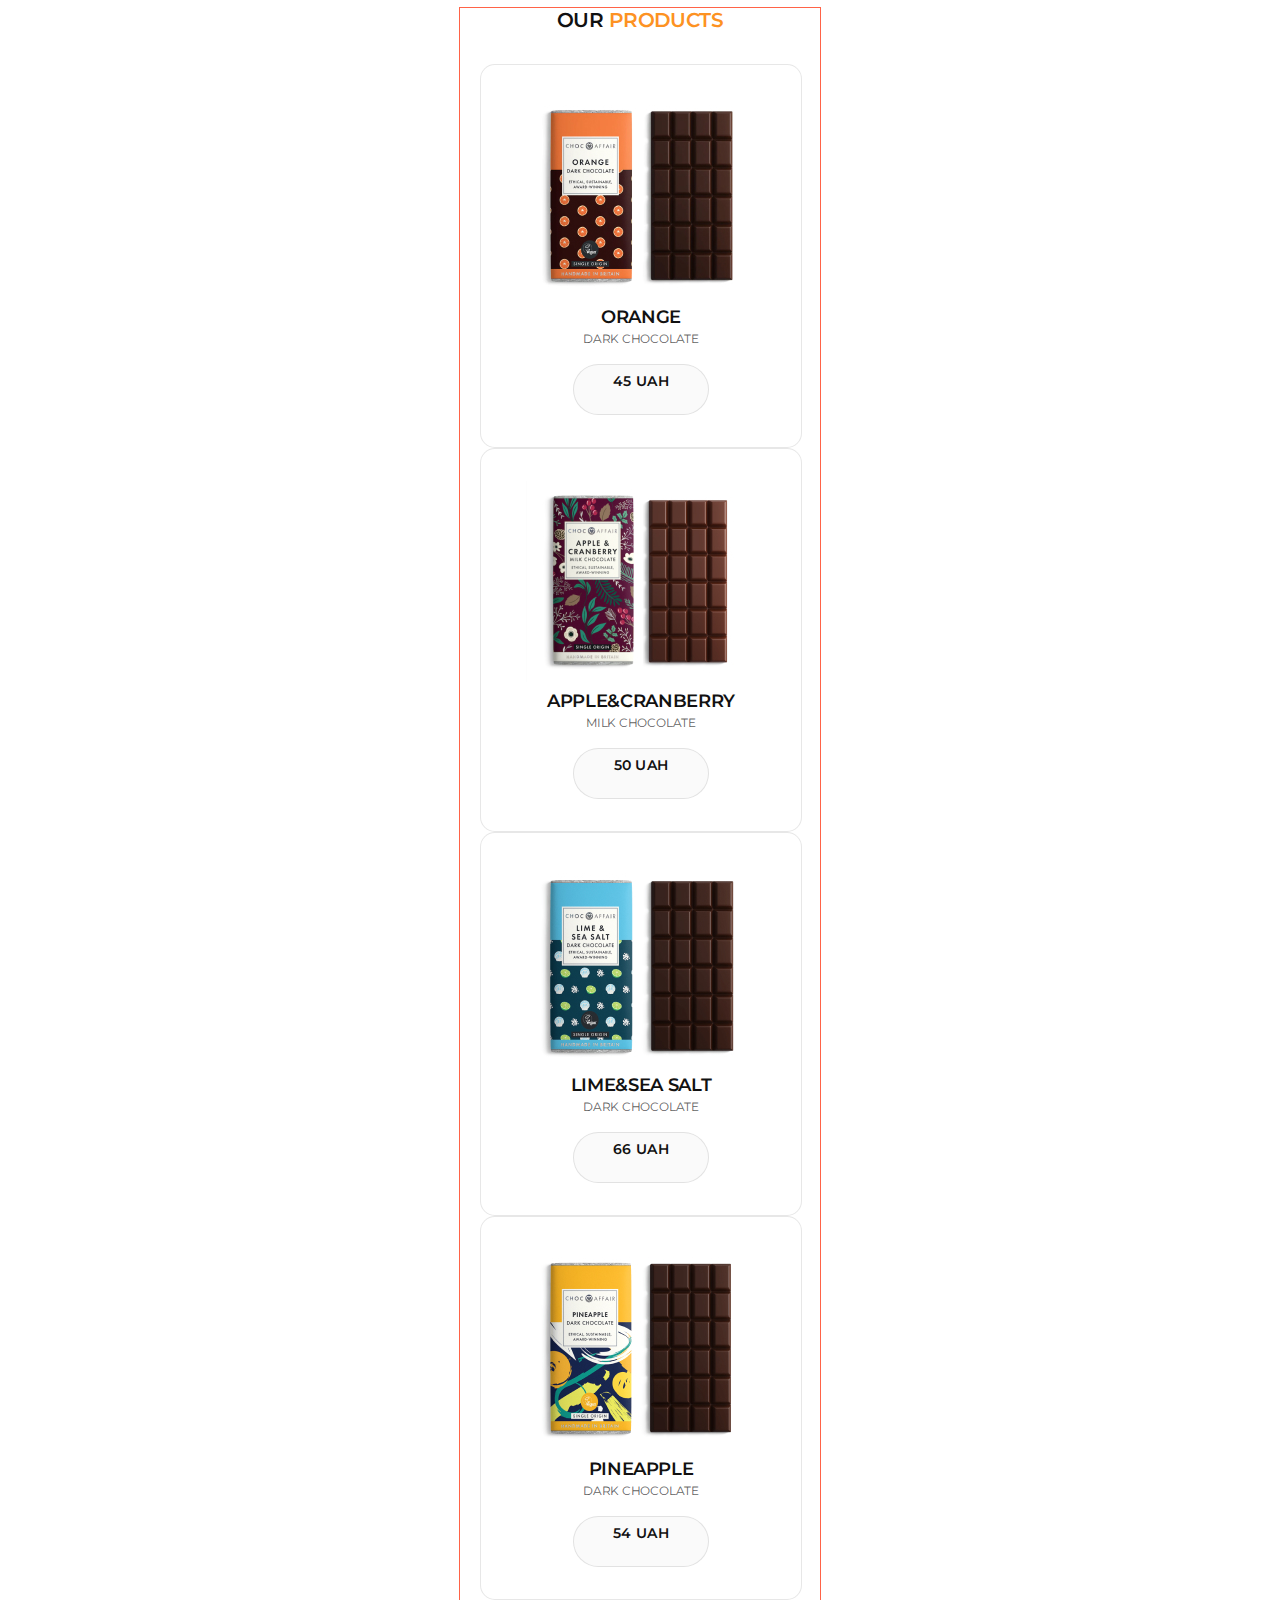
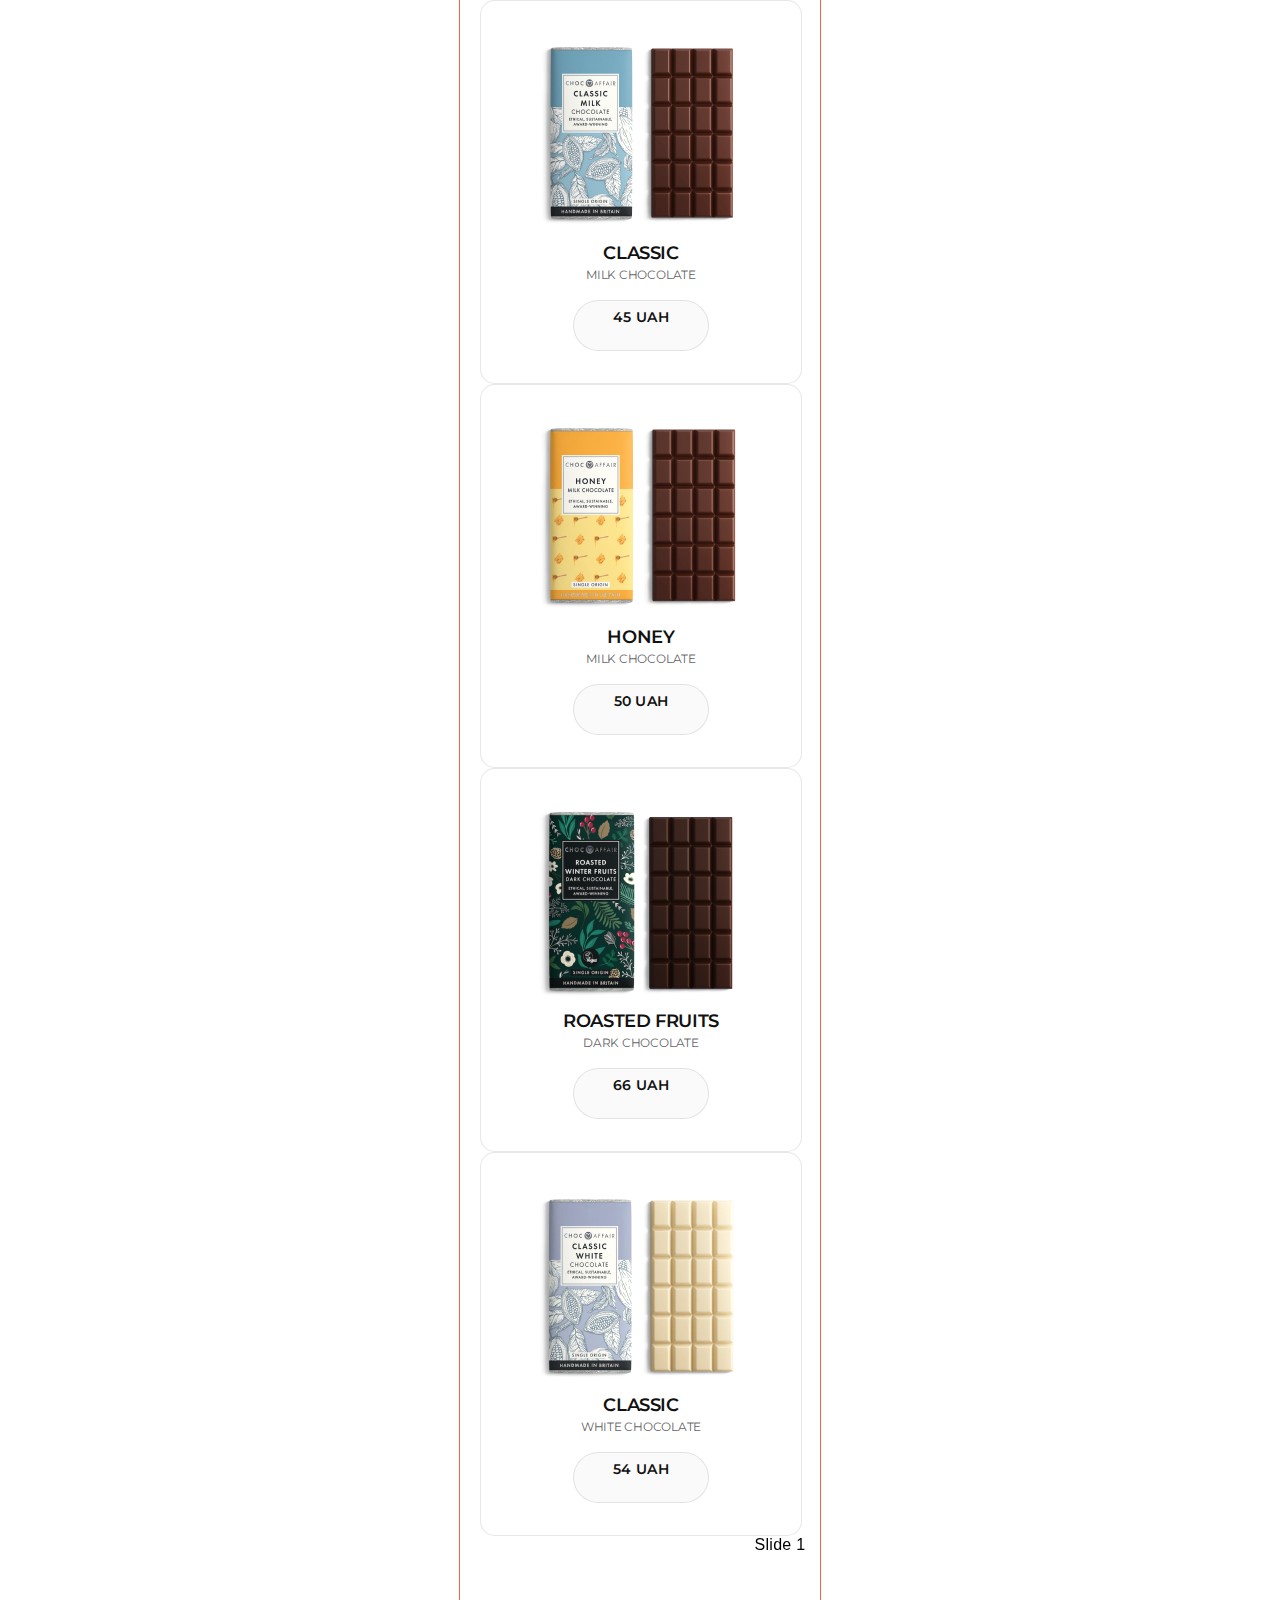
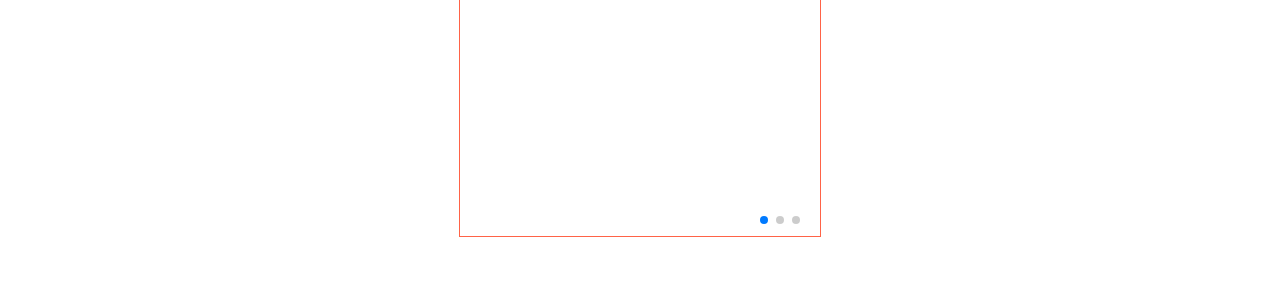
==== commit 8c0f27be: "b4-slide" ====
--- a/index.html
+++ b/index.html
@@ -7,7 +7,7 @@
     <link rel="preconnect" href="https://fonts.googleapis.com" />
     <link rel="preconnect" href="https://fonts.gstatic.com" crossorigin />
     <link
-      href="https://fonts.googleapis.com/css2?family=Raleway:wght@800&family=Roboto:wght@400;500;700;900&display=swap"
+      href="https://fonts.googleapis.com/css2?family=Montserrat:wght@400;500;600;700&display=swap"
       rel="stylesheet"
     />
     <link
@@ -27,111 +27,121 @@
   <body>
     <main>
       <section class="our-products">
-        <h2 class="our-products-title">
-          Our <span class="our-products-title-part2">PRODUCTS</span>
-        </h2>
-        <ul class="our-products-list">
-          <li class="our-products-item">
-            <img
-              srcset="./images/image 1.jpg 1x, ./images/image 1@2x.jpg 2x"
-              src="./images/image 1.jpg"
-              alt="orange chocolate"
-              width="230"
-            />
-            <h3 class="our-products-item-title">orange</h3>
-            <p>Dark chocolate</p>
-            <a href="">45 UAH</a>
-          </li>
-          <li class="our-products-item">
-            <img
-              srcset="./images/image 2.jpg 1x, ./images/image 2@2x.jpg 2x"
-              src="./images/image 2.jpg"
-              alt="apple and cranberry chocolate"
-              width="230"
-            />
-            <h3 class="our-products-item-title">apple&cranberry</h3>
-            <p>Milk chocolate</p>
-            <a href="">50 UAH</a>
-          </li>
-          <li class="our-products-item">
-            <img
-              srcset="./images/image 3.jpg 1x, ./images/image 3@2x.jpg 2x"
-              src="./images/image 3.jpg"
-              alt="lime and sea salt chocolate"
-              width="230"
-            />
-            <h3 class="our-products-item-title">lime&sea salt</h3>
-            <p>Dark chocolate</p>
-            <a href="">66 UAH</a>
-          </li>
-          <li class="our-products-item">
-            <img
-              srcset="./images/image 4.jpg 1x, ./images/image 4@2x.jpg 2x"
-              src="./images/image 4.jpg"
-              alt="pineapple chocolate"
-              width="230"
-            />
-            <h3 class="our-products-item-title">pineapple</h3>
-            <p>Dark chocolate</p>
-            <a href="">54 UAH</a>
-          </li>
-          <li class="our-products-item">
-            <img
-              srcset="./images/image 5.jpg 1x, ./images/image 5@2x.jpg 2x"
-              src="./images/image 5.jpg"
-              alt="classic milk chocolate"
-              width="230"
-            />
-            <h3 class="our-products-item-title">Classic</h3>
-            <p>Milk chocolate</p>
-            <a href="">45 UAH</a>
-          </li>
-          <li class="our-products-item">
-            <img
-              srcset="./images/image 6.jpg 1x, ./images/image 6@2x.jpg 2x"
-              src="./images/image 6.jpg"
-              alt="honey milk chocolate"
-              width="230"
-            />
-            <h3 class="our-products-item-title">honey</h3>
-            <p>Milk chocolate</p>
-            <a href="">50 UAH</a>
-          </li>
-          <li class="our-products-item">
-            <img
-              srcset="./images/image 7.jpg 1x, ./images/image 7@2x.jpg 2x"
-              src="./images/image 7.jpg"
-              alt="roasted winter fruit chocolate"
-              width="230"
-            />
-            <h3 class="our-products-item-title">Roasted fruits</h3>
-            <p>Dark chocolate</p>
-            <a href="">66 UAH</a>
-          </li>
-          <li class="our-products-item">
-            <img
-              srcset="./images/image 8.jpg 1x, ./images/image 8@2x.jpg 2x"
-              src="./images/image 8.jpg"
-              alt="classic white chocolate"
-              width="230"
-            />
-            <h3 class="our-products-item-title">Classic</h3>
-            <p>White chocolate</p>
-            <a href="">54 UAH</a>
-          </li>
-        </ul>
-        <!-- Slider main container -->
-        <div class="swiper">
-          <!-- Additional required wrapper -->
-          <div class="swiper-wrapper">
-            <!-- Slides -->
-            <div class="swiper-slide">Slide 1</div>
-            <div class="swiper-slide">Slide 2</div>
-            <div class="swiper-slide">Slide 3</div>
-            ...
+        <div class="container">
+          <h2 class="our-products-title">
+            Our <span class="our-products-title-part2">products</span>
+          </h2>
+          <ul class="our-products-list">
+            <li class="our-products-item">
+              <img
+                class="our-products-item-pic"
+                srcset="./images/image 1.jpg 1x, ./images/image 1@2x.jpg 2x"
+                src="./images/image 1.jpg"
+                alt="orange chocolate"
+                width="230"
+              />
+              <h3 class="our-products-item-title">orange</h3>
+              <p class="our-products-item-text">Dark chocolate</p>
+              <a class="our-products-item-link" href="">45 UAH</a>
+            </li>
+            <li class="our-products-item">
+              <img
+                class="our-products-item-pic"
+                srcset="./images/image 2.jpg 1x, ./images/image 2@2x.jpg 2x"
+                src="./images/image 2.jpg"
+                alt="apple and cranberry chocolate"
+                width="230"
+              />
+              <h3 class="our-products-item-title">apple&cranberry</h3>
+              <p class="our-products-item-text">Milk chocolate</p>
+              <a class="our-products-item-link" href="">50 UAH</a>
+            </li>
+            <li class="our-products-item">
+              <img
+                class="our-products-item-pic"
+                srcset="./images/image 3.jpg 1x, ./images/image 3@2x.jpg 2x"
+                src="./images/image 3.jpg"
+                alt="lime and sea salt chocolate"
+                width="230"
+              />
+              <h3 class="our-products-item-title">lime&sea salt</h3>
+              <p class="our-products-item-text">Dark chocolate</p>
+              <a class="our-products-item-link" href="">66 UAH</a>
+            </li>
+            <li class="our-products-item">
+              <img
+                class="our-products-item-pic"
+                srcset="./images/image 4.jpg 1x, ./images/image 4@2x.jpg 2x"
+                src="./images/image 4.jpg"
+                alt="pineapple chocolate"
+                width="230"
+              />
+              <h3 class="our-products-item-title">pineapple</h3>
+              <p class="our-products-item-text">Dark chocolate</p>
+              <a class="our-products-item-link" href="">54 UAH</a>
+            </li>
+            <li class="our-products-item">
+              <img
+                class="our-products-item-pic"
+                srcset="./images/image 5.jpg 1x, ./images/image 5@2x.jpg 2x"
+                src="./images/image 5.jpg"
+                alt="classic milk chocolate"
+                width="230"
+              />
+              <h3 class="our-products-item-title">Classic</h3>
+              <p class="our-products-item-text">Milk chocolate</p>
+              <a class="our-products-item-link" href="">45 UAH</a>
+            </li>
+            <li class="our-products-item">
+              <img
+                class="our-products-item-pic"
+                srcset="./images/image 6.jpg 1x, ./images/image 6@2x.jpg 2x"
+                src="./images/image 6.jpg"
+                alt="honey milk chocolate"
+                width="230"
+              />
+              <h3 class="our-products-item-title">honey</h3>
+              <p class="our-products-item-text">Milk chocolate</p>
+              <a class="our-products-item-link" href="">50 UAH</a>
+            </li>
+            <li class="our-products-item">
+              <img
+                class="our-products-item-pic"
+                srcset="./images/image 7.jpg 1x, ./images/image 7@2x.jpg 2x"
+                src="./images/image 7.jpg"
+                alt="roasted winter fruit chocolate"
+                width="230"
+              />
+              <h3 class="our-products-item-title">Roasted fruits</h3>
+              <p class="our-products-item-text">Dark chocolate</p>
+              <a class="our-products-item-link" href="">66 UAH</a>
+            </li>
+            <li class="our-products-item">
+              <img
+                class="our-products-item-pic"
+                srcset="./images/image 8.jpg 1x, ./images/image 8@2x.jpg 2x"
+                src="./images/image 8.jpg"
+                alt="classic white chocolate"
+                width="230"
+              />
+              <h3 class="our-products-item-title">Classic</h3>
+              <p class="our-products-item-text">White chocolate</p>
+              <a class="our-products-item-link" href="">54 UAH</a>
+            </li>
+          </ul>
+          <!-- Slider main container -->
+          <div class="swiper">
+            <!-- Additional required wrapper -->
+            <div class="swiper-wrapper">
+              <!-- Slides -->
+              <div class="swiper-slide">Slide 1</div>
+              <div class="swiper-slide">Slide 2</div>
+              <div class="swiper-slide">Slide 3</div>
+              <!-- ... -->
+            </div>
+            <!-- If we need pagination -->
+            <div class="swiper-pagination"></div>
           </div>
-          <!-- If we need pagination -->
-          <div class="swiper-pagination"></div>
         </div>
       </section>
     </main>
--- a/css/styles.css
+++ b/css/styles.css
@@ -1,14 +1,11 @@
 /* Main colors */
 :root {
-    --primary-text-color: #434455;
-    --title-text-color: #2E2F42;
-    --links-text-color: #4D5AE5;
-    --links-hover-color: #404BBF;
-    --primary-white-color: #ffffff;
-    --text-footer-color: #F4F4FD;
-    --border-color: #e7e9fc;
-    --links-hover-color-footer: #31D0AA;
-    --time-function:cubic-bezier(0.4, 0, 0.2, 1);
+    --main-font-family: 'Montserrat', sans-serif;
+    --accent-color: #fd9222;
+    --primary-text-color-theme-dark: #ffffff;
+    --primary-text-color-theme-light: #111111;
+    --hover-buttons-color: #fcf1e0;
+    --time-function: cubic-bezier(0.4, 0, 0.2, 1);
 }
 
 /* Utilites */
@@ -33,30 +30,123 @@
     margin-bottom: 0px;
 }
 
-.list {
+ul {
     list-style-type: none;
     margin-top: 0px;
     margin-bottom: 0px;
     padding: 0px;
 }
 
-.link {
+a {
     text-decoration: none;
 }
 
 .container {
     margin-left: auto;
     margin-right: auto;
+    margin-bottom: 72px;
     padding-top: 0;
-    padding-right: 15px;
+    padding-right: 20px;
     padding-bottom: 0;
-    padding-left: 15px;
-    /* outline: 1px solid tomato; */
+    padding-left: 20px;
+
+    text-align: center;
+
+    width: 320px;
+
+    outline: 1px solid tomato;
 }
 
-@media screen and (min-width:428px) {
+.our-products-title {
+    margin-bottom: 32px;
+
+    font-family: var(--main-font-family);
+    font-style: normal;
+    font-weight: 600;
+    font-size: 20px;
+    line-height: 1.2;
+        
+    text-align: center;
+    letter-spacing: -0.03em;
+    text-transform: uppercase;
+    
+    color: var(--primary-text-color-theme-light);
+}
+
+.our-products-title-part2 {
+    color: var(--accent-color);
+}
+
+.our-products-item {
+    padding-top: 32px;
+    padding-bottom: 32px;
+
+    width: 100%;
+    background: #FFFFFF;
+    border: 1px solid rgba(17, 17, 17, 0.1);
+    border-radius: 15px;
+}
+
+.our-products-item-pic {
+    display: block;
+    margin-right: auto;
+    margin-left: auto;
+    margin-bottom: 8px;
+}
+
+.our-products-item-title {
+    margin-bottom: 2px;
+
+    font-family: var(--main-font-family);
+    font-style: normal;
+    font-weight: 600;
+    font-size: 18px;
+    line-height: 1.33;
+    letter-spacing: -0.02em;
+    text-transform: uppercase;
+    
+    color: var(--primary-text-color-theme-light);
+}
+
+.our-products-item-text {
+    margin-bottom: 18px;
+
+    font-family: var(--main-font-family);
+    font-style: normal;
+    font-weight: 400;
+    font-size: 12px;
+    line-height: 1.17;
+    letter-spacing: -0.02em;
+    text-transform: uppercase;
+    
+    color: rgba(17, 17, 17, 0.7);
+}
+
+.our-products-item-link {
+    display: inline-block;
+    padding: 8px 20px;
+    
+    min-width: 94px;
+    height: 33px;
+
+    font-family: var(--main-font-family);
+    font-style: normal;
+    font-weight: 600;
+    font-size: 14px;
+    line-height: 1.21;
+    color: var(--primary-text-color-theme-light);
+    
+    background: #FAFAFA;
+    border: 1px solid rgba(17, 17, 17, 0.1);
+    border-radius: 100px;
+
+    text-decoration: none;
+}
+
+
+/* @media screen and (min-width:375px) {
    .container {
-        width:428px;
+        width:375px;
    } 
 }
 
@@ -66,11 +156,11 @@
     }
 }
 
-@media screen and (min-width:1158px) {
+@media screen and (min-width:1200px) {
     .container {
-        width: 1158px;
+        width: 1200px;
     }
-}
+} */
 
 .swiper {
     width: 600px;
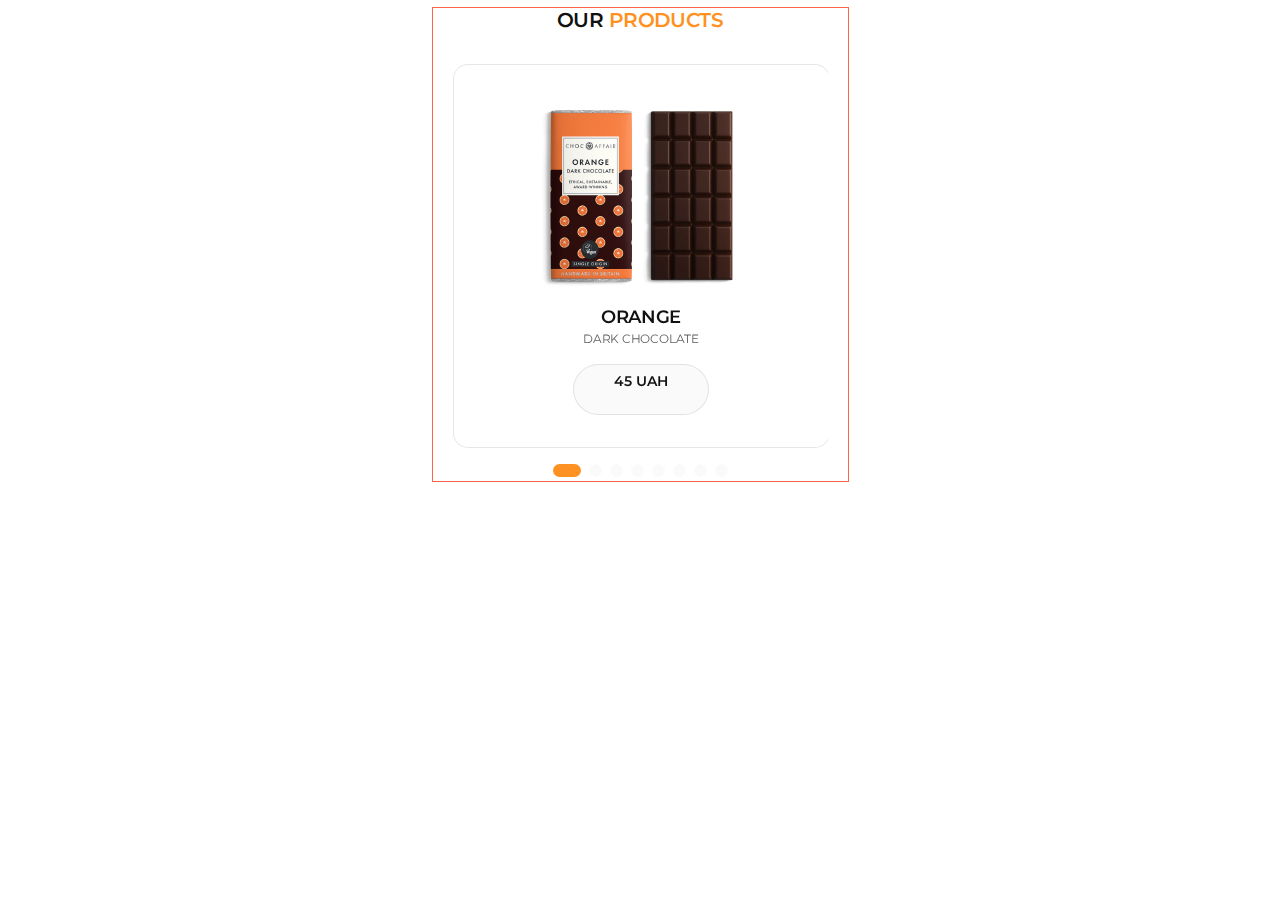
==== commit a254f5c0: "mobile-slider" ====
--- a/index.html
+++ b/index.html
@@ -21,7 +21,7 @@
       rel="stylesheet"
       href="https://cdn.jsdelivr.net/npm/swiper@9/swiper-bundle.min.css"
     />
-    <link rel="stylesheet" href="./css/styles.css" />
+    <link rel="stylesheet" href="./css/our-products.css" />
     <title>slider</title>
   </head>
   <body>
@@ -31,117 +31,120 @@
           <h2 class="our-products-title">
             Our <span class="our-products-title-part2">products</span>
           </h2>
-          <ul class="our-products-list">
-            <li class="our-products-item">
-              <img
-                class="our-products-item-pic"
-                srcset="./images/image 1.jpg 1x, ./images/image 1@2x.jpg 2x"
-                src="./images/image 1.jpg"
-                alt="orange chocolate"
-                width="230"
-              />
-              <h3 class="our-products-item-title">orange</h3>
-              <p class="our-products-item-text">Dark chocolate</p>
-              <a class="our-products-item-link" href="">45 UAH</a>
-            </li>
-            <li class="our-products-item">
-              <img
-                class="our-products-item-pic"
-                srcset="./images/image 2.jpg 1x, ./images/image 2@2x.jpg 2x"
-                src="./images/image 2.jpg"
-                alt="apple and cranberry chocolate"
-                width="230"
-              />
-              <h3 class="our-products-item-title">apple&cranberry</h3>
-              <p class="our-products-item-text">Milk chocolate</p>
-              <a class="our-products-item-link" href="">50 UAH</a>
-            </li>
-            <li class="our-products-item">
-              <img
-                class="our-products-item-pic"
-                srcset="./images/image 3.jpg 1x, ./images/image 3@2x.jpg 2x"
-                src="./images/image 3.jpg"
-                alt="lime and sea salt chocolate"
-                width="230"
-              />
-              <h3 class="our-products-item-title">lime&sea salt</h3>
-              <p class="our-products-item-text">Dark chocolate</p>
-              <a class="our-products-item-link" href="">66 UAH</a>
-            </li>
-            <li class="our-products-item">
-              <img
-                class="our-products-item-pic"
-                srcset="./images/image 4.jpg 1x, ./images/image 4@2x.jpg 2x"
-                src="./images/image 4.jpg"
-                alt="pineapple chocolate"
-                width="230"
-              />
-              <h3 class="our-products-item-title">pineapple</h3>
-              <p class="our-products-item-text">Dark chocolate</p>
-              <a class="our-products-item-link" href="">54 UAH</a>
-            </li>
-            <li class="our-products-item">
-              <img
-                class="our-products-item-pic"
-                srcset="./images/image 5.jpg 1x, ./images/image 5@2x.jpg 2x"
-                src="./images/image 5.jpg"
-                alt="classic milk chocolate"
-                width="230"
-              />
-              <h3 class="our-products-item-title">Classic</h3>
-              <p class="our-products-item-text">Milk chocolate</p>
-              <a class="our-products-item-link" href="">45 UAH</a>
-            </li>
-            <li class="our-products-item">
-              <img
-                class="our-products-item-pic"
-                srcset="./images/image 6.jpg 1x, ./images/image 6@2x.jpg 2x"
-                src="./images/image 6.jpg"
-                alt="honey milk chocolate"
-                width="230"
-              />
-              <h3 class="our-products-item-title">honey</h3>
-              <p class="our-products-item-text">Milk chocolate</p>
-              <a class="our-products-item-link" href="">50 UAH</a>
-            </li>
-            <li class="our-products-item">
-              <img
-                class="our-products-item-pic"
-                srcset="./images/image 7.jpg 1x, ./images/image 7@2x.jpg 2x"
-                src="./images/image 7.jpg"
-                alt="roasted winter fruit chocolate"
-                width="230"
-              />
-              <h3 class="our-products-item-title">Roasted fruits</h3>
-              <p class="our-products-item-text">Dark chocolate</p>
-              <a class="our-products-item-link" href="">66 UAH</a>
-            </li>
-            <li class="our-products-item">
-              <img
-                class="our-products-item-pic"
-                srcset="./images/image 8.jpg 1x, ./images/image 8@2x.jpg 2x"
-                src="./images/image 8.jpg"
-                alt="classic white chocolate"
-                width="230"
-              />
-              <h3 class="our-products-item-title">Classic</h3>
-              <p class="our-products-item-text">White chocolate</p>
-              <a class="our-products-item-link" href="">54 UAH</a>
-            </li>
-          </ul>
+          <div class="swiper">
+            <ul class="our-products-list swiper-wrapper">
+              <li class="our-products-item swiper-slide">
+                <img
+                  class="our-products-item-pic"
+                  srcset="./images/image 1.jpg 1x, ./images/image 1@2x.jpg 2x"
+                  src="./images/image 1.jpg"
+                  alt="orange chocolate"
+                  width="230"
+                />
+                <h3 class="our-products-item-title">orange</h3>
+                <p class="our-products-item-text">Dark chocolate</p>
+                <p class="our-products-item-price" href="">45 UAH</p>
+              </li>
+              <li class="our-products-item swiper-slide">
+                <img
+                  class="our-products-item-pic"
+                  srcset="./images/image 2.jpg 1x, ./images/image 2@2x.jpg 2x"
+                  src="./images/image 2.jpg"
+                  alt="apple and cranberry chocolate"
+                  width="230"
+                />
+                <h3 class="our-products-item-title">apple&cranberry</h3>
+                <p class="our-products-item-text">Milk chocolate</p>
+                <p class="our-products-item-price" href="">50 UAH</p>
+              </li>
+              <li class="our-products-item swiper-slide">
+                <img
+                  class="our-products-item-pic"
+                  srcset="./images/image 3.jpg 1x, ./images/image 3@2x.jpg 2x"
+                  src="./images/image 3.jpg"
+                  alt="lime and sea salt chocolate"
+                  width="230"
+                />
+                <h3 class="our-products-item-title">lime&sea salt</h3>
+                <p class="our-products-item-text">Dark chocolate</p>
+                <p class="our-products-item-price" href="">66 UAH</p>
+              </li>
+              <li class="our-products-item swiper-slide">
+                <img
+                  class="our-products-item-pic"
+                  srcset="./images/image 4.jpg 1x, ./images/image 4@2x.jpg 2x"
+                  src="./images/image 4.jpg"
+                  alt="pineapple chocolate"
+                  width="230"
+                />
+                <h3 class="our-products-item-title">pineapple</h3>
+                <p class="our-products-item-text">Dark chocolate</p>
+                <p class="our-products-item-price" href="">54 UAH</p>
+              </li>
+              <li class="our-products-item swiper-slide">
+                <img
+                  class="our-products-item-pic"
+                  srcset="./images/image 5.jpg 1x, ./images/image 5@2x.jpg 2x"
+                  src="./images/image 5.jpg"
+                  alt="classic milk chocolate"
+                  width="230"
+                />
+                <h3 class="our-products-item-title">Classic</h3>
+                <p class="our-products-item-text">Milk chocolate</p>
+                <p class="our-products-item-price" href="">45 UAH</p>
+              </li>
+              <li class="our-products-item swiper-slide">
+                <img
+                  class="our-products-item-pic"
+                  srcset="./images/image 6.jpg 1x, ./images/image 6@2x.jpg 2x"
+                  src="./images/image 6.jpg"
+                  alt="honey milk chocolate"
+                  width="230"
+                />
+                <h3 class="our-products-item-title">honey</h3>
+                <p class="our-products-item-text">Milk chocolate</p>
+                <p class="our-products-item-price" href="">50 UAH</p>
+              </li>
+              <li class="our-products-item swiper-slide">
+                <img
+                  class="our-products-item-pic"
+                  srcset="./images/image 7.jpg 1x, ./images/image 7@2x.jpg 2x"
+                  src="./images/image 7.jpg"
+                  alt="roasted winter fruit chocolate"
+                  width="230"
+                />
+                <h3 class="our-products-item-title">Roasted fruits</h3>
+                <p class="our-products-item-text">Dark chocolate</p>
+                <p class="our-products-item-price" href="">66 UAH</p>
+              </li>
+              <li class="our-products-item swiper-slide">
+                <img
+                  class="our-products-item-pic"
+                  srcset="./images/image 8.jpg 1x, ./images/image 8@2x.jpg 2x"
+                  src="./images/image 8.jpg"
+                  alt="classic white chocolate"
+                  width="230"
+                />
+                <h3 class="our-products-item-title">Classic</h3>
+                <p class="our-products-item-text">White chocolate</p>
+                <p class="our-products-item-price" href="">54 UAH</p>
+              </li>
+            </ul>
+            <!-- <div class="swiper-pagination"></div> -->
+          </div>
           <!-- Slider main container -->
-          <div class="swiper">
-            <!-- Additional required wrapper -->
-            <div class="swiper-wrapper">
-              <!-- Slides -->
-              <div class="swiper-slide">Slide 1</div>
-              <div class="swiper-slide">Slide 2</div>
-              <div class="swiper-slide">Slide 3</div>
-              <!-- ... -->
-            </div>
-            <!-- If we need pagination -->
-            <div class="swiper-pagination"></div>
-          </div>
+          <!-- <div class="swiper"> -->
+          <!-- Additional required wrapper -->
+          <!-- <div class="swiper-wrapper"> -->
+          <!-- Slides -->
+          <!-- <div class="swiper-slide">Slide 1</div> -->
+          <!-- <div class="swiper-slide">Slide 2</div> -->
+          <!-- <div class="swiper-slide">Slide 3</div> -->
+          <!-- ... -->
+          <!-- </div> -->
+          <!-- If we need pagination -->
+          <div class="swiper-pagination"></div>
+          <!-- </div> -->
         </div>
       </section>
     </main>
--- a/css/our-products.css
+++ b/css/our-products.css
@@ -0,0 +1,222 @@
+/* Main colors */
+:root {
+    --main-font-family: 'Montserrat', sans-serif;
+    --accent-color: #fd9222;
+    --primary-text-color-theme-dark: #ffffff;
+    --primary-text-color-theme-light: #111111;
+    --hover-buttons-color: #fcf1e0;
+}
+
+li {
+    list-style: none;
+}
+
+a {
+    text-decoration: none;
+}
+
+button {
+    cursor: pointer;
+}
+
+h1,
+h2,
+h3,
+h4,
+p {
+    margin-top: 0;
+    margin-bottom: 0;
+}
+
+ul,
+ol {
+    margin-top: 0;
+    margin-bottom: 0;
+    padding-left: 0;
+}
+
+img {
+    display: block;
+}
+
+body {
+    font-family: var(--main-font-family);
+}
+
+.container {
+    padding-left: 15px;
+    padding-right: 15px;
+}
+
+@media screen and (min-width: 320px) {
+    .container {
+        max-width: 375px;
+        margin-left: auto;
+        margin-right: auto;
+    }
+}
+
+@media screen and (min-width: 768px) {
+    .container {
+        width: 720px;
+    }
+}
+
+@media screen and (min-width: 1200px) {
+    .container {
+        width: 1200px;
+    }
+}
+  
+/* My */
+
+.container {
+    position: relative;
+    margin-left: auto;
+    margin-right: auto;
+    margin-bottom: 72px;
+    padding-top: 0;
+    padding-right: 20px;
+    padding-bottom:33px;
+    padding-left: 20px;
+
+    text-align: center;
+
+    /* min-width: 320px; */
+
+    outline: 1px solid tomato;
+}
+
+.our-products-title {
+    margin-bottom: 32px;
+
+    font-family: var(--main-font-family);
+    font-style: normal;
+    font-weight: 600;
+    font-size: 20px;
+    line-height: 1.2;
+        
+    text-align: center;
+    letter-spacing: -0.03em;
+    text-transform: uppercase;
+    
+    color: var(--primary-text-color-theme-light);
+}
+
+.our-products-title-part2 {
+    color: var(--accent-color);
+}
+
+.our-products-list {
+    gap: 18px;
+   
+} 
+
+.our-products-item {
+    padding-top: 32px;
+    padding-bottom: 32px;
+
+    width: 100%;
+    background: #FFFFFF;
+    border: 1px solid rgba(17, 17, 17, 0.1);
+    border-radius: 15px;
+}
+
+.our-products-item-pic {
+    display: block;
+    margin-right: auto;
+    margin-left: auto;
+    margin-bottom: 8px;
+}
+
+.our-products-item-title {
+    margin-bottom: 2px;
+
+    font-family: var(--main-font-family);
+    font-style: normal;
+    font-weight: 600;
+    font-size: 18px;
+    line-height: 1.33;
+    letter-spacing: -0.02em;
+    text-transform: uppercase;
+    
+    color: var(--primary-text-color-theme-light);
+}
+
+.our-products-item-text {
+    margin-bottom: 18px;
+
+    font-family: var(--main-font-family);
+    font-style: normal;
+    font-weight: 400;
+    font-size: 12px;
+    line-height: 1.17;
+    letter-spacing: -0.02em;
+    text-transform: uppercase;
+    
+    color: rgba(17, 17, 17, 0.7);
+}
+
+.our-products-item-price {
+    display: inline-block;
+    padding: 8px 20px;
+    
+    min-width: 94px;
+    height: 33px;
+
+    font-family: var(--main-font-family);
+    font-style: normal;
+    font-weight: 600;
+    font-size: 14px;
+    line-height: 1.21;
+    color: var(--primary-text-color-theme-light);
+    
+    background: #FAFAFA;
+    border: 1px solid rgba(17, 17, 17, 0.1);
+    border-radius: 100px;
+
+    /* text-decoration: none; */
+}
+
+.swiper-horizontal>.swiper-pagination-bullets,
+.swiper-pagination-bullets.swiper-pagination-horizontal,
+.swiper-pagination-custom,
+.swiper-pagination-fraction {
+    bottom: 0;
+}
+
+.swiper-pagination-bullet {
+    width: 13px;
+    height: 13px;
+    background: rgba(17, 17, 17, 0.1);
+}
+
+.swiper-pagination-bullet-active {
+    border-radius: 25px; 
+    width: 28px;
+    background: var(--accent-color);
+}
+
+/* @media screen and (min-width:375px) {
+   .container {
+        width:375px;
+   } 
+}
+
+@media screen and (min-width:768px) {
+    .container {
+        width: 768px;
+    }
+}
+
+@media screen and (min-width:1200px) {
+    .container {
+        width: 1200px;
+    }
+} */
+
+.swiper {
+    max-width: 600px;
+    min-height: 300px;
+}
+
